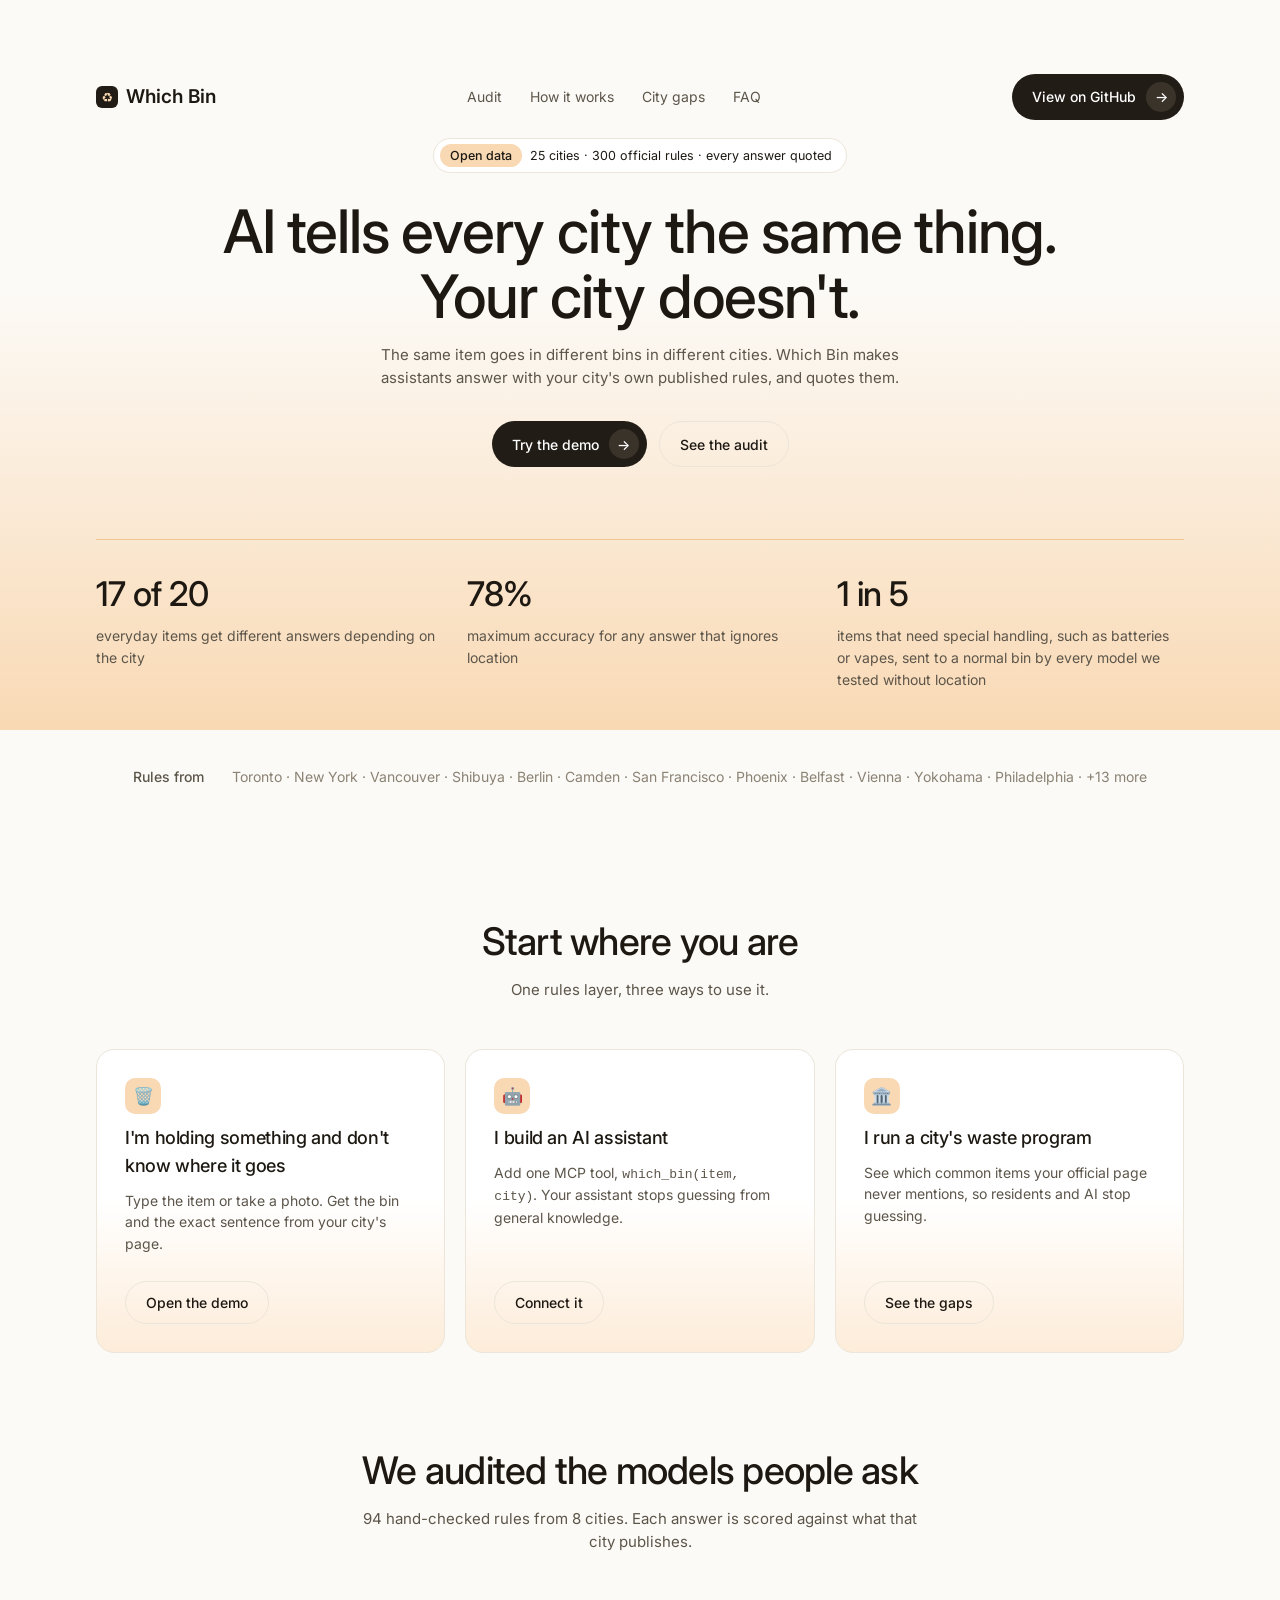
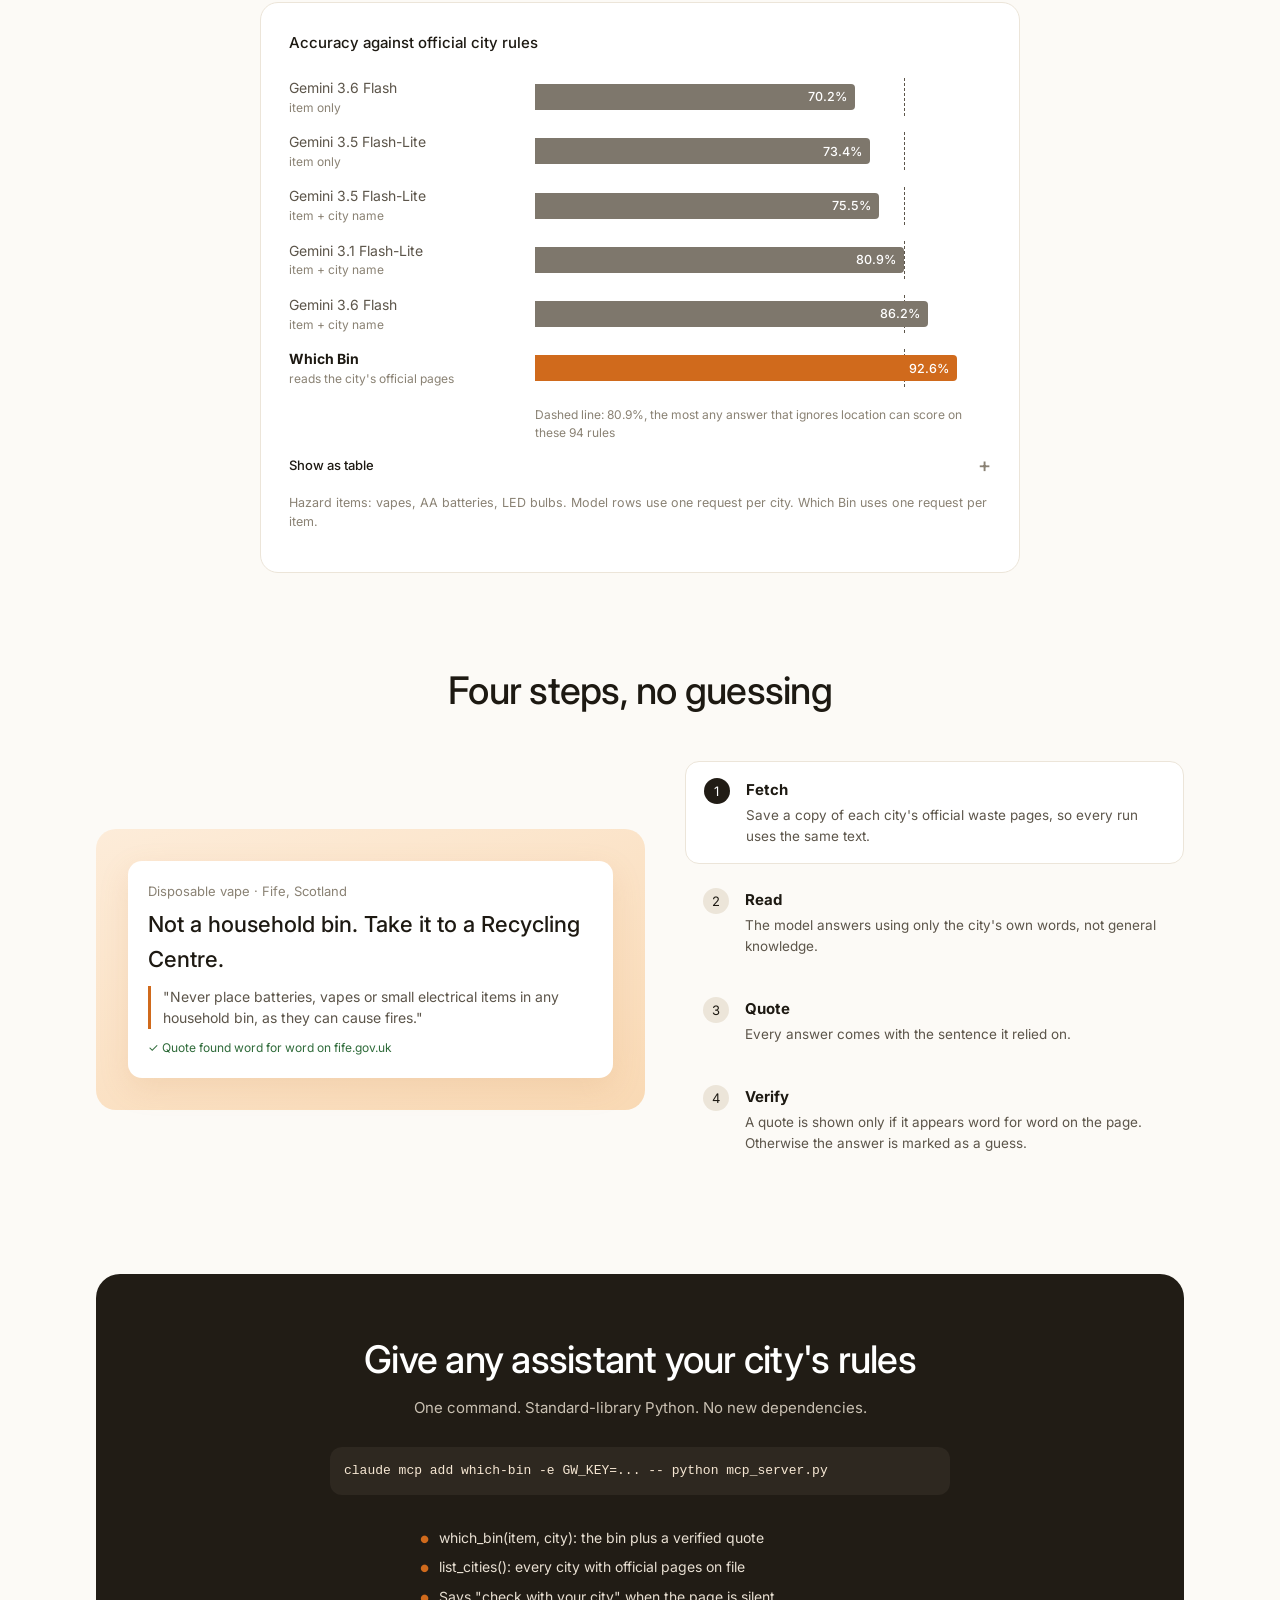
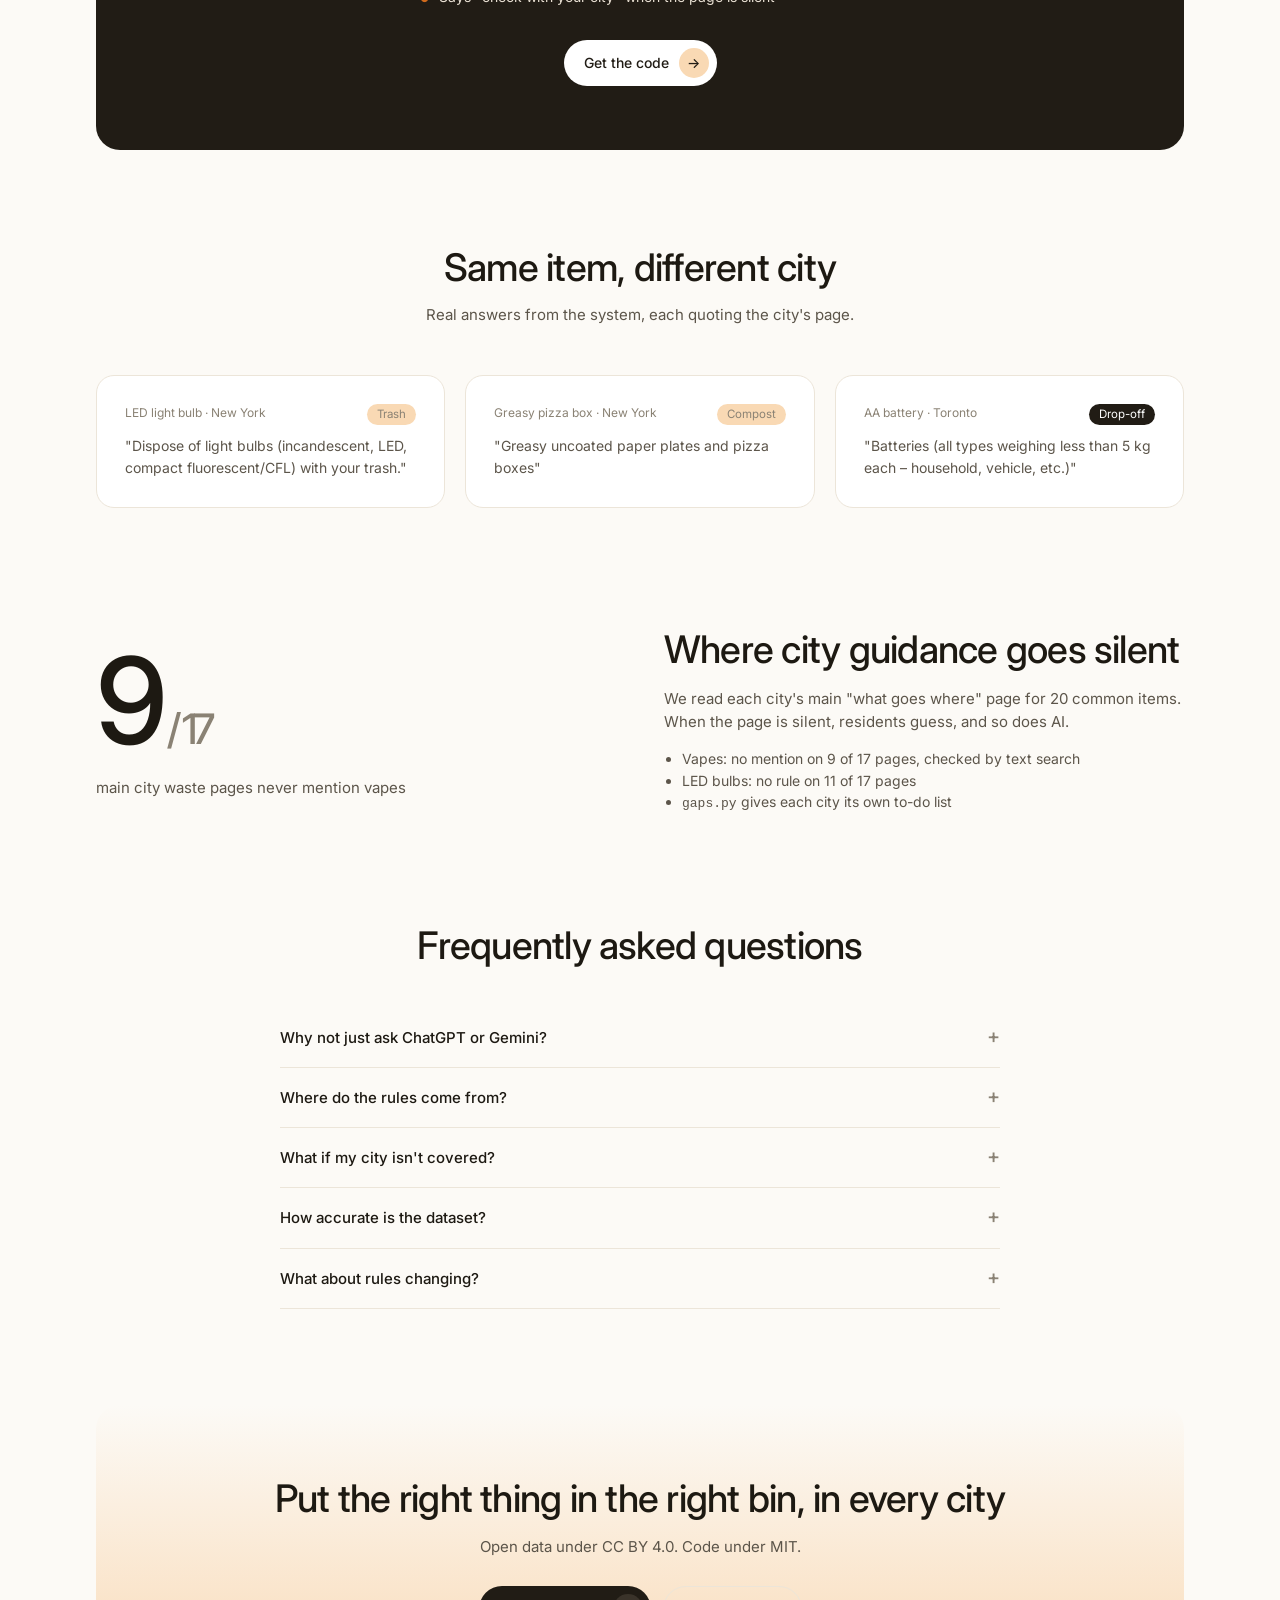
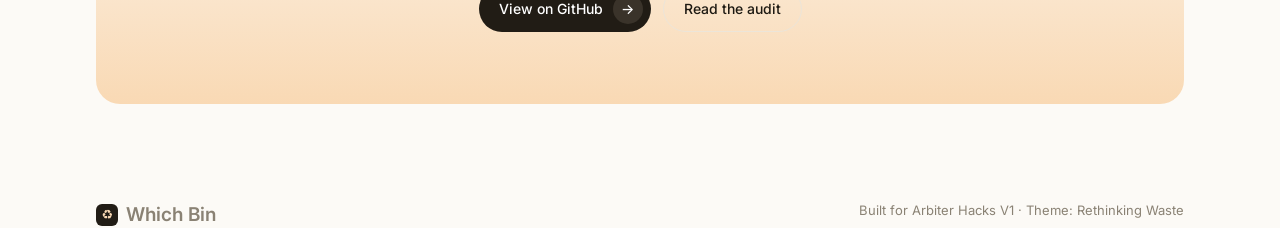
==== site/index.html @ 3579ed3f "Which Bin: local-rules disposal benchmark, audit, MCP server and demo Open benchmark of 300 official" ====
<!doctype html>
<html lang="en">
<head>
<meta charset="utf-8">
<meta name="viewport" content="width=device-width,initial-scale=1">
<title>Which Bin</title>
<meta name="description" content="An open benchmark and rules layer that makes AI assistants answer recycling questions with each city's own published rules.">
<link rel="preconnect" href="https://fonts.googleapis.com"><link rel="preconnect" href="https://fonts.gstatic.com" crossorigin>
<link href="https://fonts.googleapis.com/css2?family=Inter:wght@400;500;600&display=swap" rel="stylesheet">
<style>
:root{--bg:#fcfaf6;--card:#fff;--ink:#1d1912;--ink2:#5c554a;--muted:#8a8274;--line:#ece5d9;--peach:#f9d9b4;--orange:#d06a1c;--gray:#7e776c;--dark:#211c15}
*{box-sizing:border-box}
body{margin:0;background:var(--bg);color:var(--ink);font:15px/1.55 Inter,system-ui,sans-serif;-webkit-font-smoothing:antialiased}
a{color:inherit}
.wrap{max-width:1120px;margin:0 auto;padding:0 16px}
h1,h2,h3{font-weight:500;letter-spacing:-.02em;margin:0}
h1{font-size:clamp(34px,5.4vw,60px);line-height:1.08}
h2{font-size:clamp(26px,3.6vw,38px);line-height:1.15;text-align:center}
h3{font-size:18px}
.sub{color:var(--ink2);text-align:center;max-width:560px;margin:14px auto 0}
.btn{display:inline-flex;align-items:center;gap:10px;background:var(--dark);color:#fff;text-decoration:none;font-size:14px;font-weight:500;padding:8px 8px 8px 20px;border-radius:999px;border:0}
.btn i{display:grid;place-items:center;width:30px;height:30px;border-radius:50%;background:#3a332a;font-style:normal}
.btn.ghost{background:transparent;color:var(--ink);border:1px solid var(--line);padding:10px 20px}
.btn:focus-visible,summary:focus-visible{outline:2px solid var(--orange);outline-offset:3px}
section{padding:96px 0}
/* nav */
nav{display:flex;align-items:center;justify-content:space-between;padding:18px 0}
.logo{font-weight:600;font-size:19px;display:flex;align-items:center;gap:8px;text-decoration:none}
.logo b{width:22px;height:22px;border-radius:6px;background:var(--dark);display:grid;place-items:center;color:var(--peach);font-size:13px}
nav ul{display:flex;gap:28px;list-style:none;margin:0;padding:0;font-size:14px;color:var(--ink2)}
nav ul a{text-decoration:none}
/* hero */
.hero{text-align:center;padding:56px 0 0;background:linear-gradient(180deg,var(--bg) 40%,var(--peach) 100%)}
.pill{display:inline-flex;gap:8px;align-items:center;font-size:12.5px;background:#fff;border:1px solid var(--line);border-radius:999px;padding:5px 14px 5px 6px;margin-bottom:26px}
.pill span{background:var(--peach);border-radius:999px;padding:2px 10px;font-weight:500}
.hero .sub{margin-bottom:32px}
.hero .cta{display:flex;gap:12px;justify-content:center;flex-wrap:wrap}
.stats{display:grid;grid-template-columns:repeat(3,1fr);gap:24px;margin-top:72px;padding:28px 0 40px;border-top:1px solid #f0c595;text-align:left}
.stats strong{display:block;font-size:34px;font-weight:500;letter-spacing:-.02em}
.stats p{margin:4px 0 0;color:var(--ink2);font-size:14px}
.cities{display:flex;flex-wrap:wrap;justify-content:center;gap:10px 28px;padding:36px 0;color:var(--muted);font-size:14px}
.cities b{font-weight:500;color:var(--ink2)}
/* cards */
.grid3{display:grid;grid-template-columns:repeat(3,1fr);gap:20px;margin-top:48px}
.card{background:var(--card);border:1px solid var(--line);border-radius:18px;padding:28px;display:flex;flex-direction:column;gap:10px}
.card p{margin:0;color:var(--ink2);font-size:14px}
.card .foot{margin-top:auto;padding-top:16px}
.warm{background:linear-gradient(180deg,#fff 50%,#fdecd9)}
code,pre{font:13px/1.5 ui-monospace,Consolas,monospace}
pre{background:#f6f1e9;border-radius:12px;padding:14px;overflow-x:auto;margin:0;white-space:pre-wrap;word-break:break-word}
.icon{width:36px;height:36px;border-radius:10px;background:var(--peach);display:grid;place-items:center;font-size:17px}
/* chart */
.chart{max-width:760px;margin:48px auto 0;background:var(--card);border:1px solid var(--line);border-radius:18px;padding:28px}
.row{display:grid;grid-template-columns:230px 1fr;gap:16px;align-items:center;padding:7px 0}
.row .name{font-size:14px;color:var(--ink2)}
.row .name small{display:block;color:var(--muted);font-size:12px}
.track{position:relative;height:26px}
.bar{position:relative;z-index:1;height:100%;border-radius:0 4px 4px 0;background:var(--gray);display:flex;align-items:center;justify-content:flex-end;padding-right:8px;color:#fff;font-size:12.5px;font-weight:500}
.bar.us{background:var(--orange)}
.ceil{position:absolute;top:-6px;bottom:-6px;border-left:1.5px dashed var(--ink2)}
.axis{display:grid;grid-template-columns:230px 1fr;gap:16px;font-size:12px;color:var(--muted);margin-top:10px}
.note{font-size:12.5px;color:var(--muted);margin-top:18px}
table{border-collapse:collapse;width:100%;font-size:13px;margin-top:12px}
td,th{text-align:left;padding:6px 8px;border-bottom:1px solid var(--line)}
/* steps */
.steps{display:grid;grid-template-columns:1.1fr 1fr;gap:40px;margin-top:48px;align-items:center}
.demo{background:linear-gradient(160deg,#fdecd9,var(--peach));border-radius:20px;padding:32px}
.answer{background:#fff;border-radius:14px;padding:20px;box-shadow:0 10px 30px #c9874a26}
.answer .q{font-size:13px;color:var(--muted)}
.answer .bin{font-size:22px;font-weight:500;margin:6px 0 10px}
.answer blockquote{margin:0;border-left:3px solid var(--orange);padding-left:12px;color:var(--ink2);font-size:14px}
.answer .ok{font-size:12px;color:#2f6b3a;margin-top:10px}
ol.st{list-style:none;padding:0;margin:0;counter-reset:s}
ol.st li{counter-increment:s;padding:16px 18px;border-radius:14px;margin-bottom:8px;display:grid;grid-template-columns:30px 1fr;gap:4px 12px}
ol.st li:before{content:counter(s);grid-row:span 2;width:26px;height:26px;border-radius:50%;background:var(--line);display:grid;place-items:center;font-size:13px}
ol.st li.on{background:#fff;border:1px solid var(--line)}
ol.st li.on:before{background:var(--dark);color:#fff}
ol.st span{color:var(--ink2);font-size:13.5px}
/* dark band */
.band{background:var(--dark);color:#fff;border-radius:24px;padding:64px 24px;text-align:center;position:relative;overflow:hidden}
.band .sub{color:#c9c0b2}
.band pre{background:#2e2820;color:#f6e7d3;max-width:620px;margin:28px auto;text-align:left}
.band ul{list-style:none;padding:0;margin:0 auto 28px;max-width:440px;text-align:left;font-size:14px;color:#e8dfd2}
.band li{padding:4px 0}.band li:before{content:"●";color:var(--orange);margin-right:10px;font-size:10px}
.band .btn{background:#fff;color:var(--dark)}.band .btn i{background:var(--peach)}
/* examples */
.ex .city{font-size:12px;color:var(--muted);display:flex;justify-content:space-between}
.tag{font-size:11.5px;border-radius:999px;padding:2px 10px;background:var(--peach)}
.tag.sp{background:var(--dark);color:#fff}
/* gaps */
.gaps{display:grid;grid-template-columns:1fr 1fr;gap:48px;align-items:center;margin-top:24px}
.big{font-size:clamp(64px,10vw,120px);font-weight:500;letter-spacing:-.04em;line-height:1}
.big small{font-size:.35em;color:var(--muted)}
.gaps ul{padding-left:18px;color:var(--ink2);font-size:14px}
/* faq */
.faq{max-width:720px;margin:40px auto 0}
details{border-bottom:1px solid var(--line);padding:18px 0}
summary{cursor:pointer;font-weight:500;list-style:none;display:flex;justify-content:space-between}
summary::-webkit-details-marker{display:none}
summary:after{content:"+";color:var(--muted);font-size:20px;line-height:1}
details[open] summary:after{content:"−"}
details p{color:var(--ink2);margin:10px 0 0;font-size:14px}
.final{text-align:center;background:linear-gradient(180deg,var(--bg),var(--peach));border-radius:24px;padding:72px 24px}
.final .cta{display:flex;gap:12px;justify-content:center;flex-wrap:wrap;margin-top:28px}
footer{padding:48px 0;display:flex;justify-content:space-between;flex-wrap:wrap;gap:24px;color:var(--muted);font-size:13px}
.vh{position:absolute;width:1px;height:1px;overflow:hidden;clip:rect(0 0 0 0)}
@media (max-width:820px){
 nav ul{display:none}
 .stats,.grid3,.steps,.gaps{grid-template-columns:1fr}
 .row,.axis{grid-template-columns:1fr;gap:4px}
 .axis span:first-child{display:none}
 section{padding:64px 0}
}
</style>
</head>
<body>
<header class="hero">
 <div class="wrap">
  <nav aria-label="Main">
   <a class="logo" href="#"><b>♻</b>Which Bin</a>
   <ul><li><a href="#audit">Audit</a></li><li><a href="#how">How it works</a></li><li><a href="#gaps">City gaps</a></li><li><a href="#faq">FAQ</a></li></ul>
   <a class="btn" href="https://github.com/rofiperlungoding/which-bin">View on GitHub <i>→</i></a>
  </nav>
  <div class="pill"><span>Open data</span>25 cities · 300 official rules · every answer quoted</div>
  <h1>AI tells every city the same thing.<br>Your city doesn't.</h1>
  <p class="sub">The same item goes in different bins in different cities. Which Bin makes assistants answer with your city's own published rules, and quotes them.</p>
  <div class="cta"><a class="btn" href="#how">Try the demo <i>→</i></a><a class="btn ghost" href="#audit">See the audit</a></div>
  <div class="stats">
   <div><strong>17 of 20</strong><p>everyday items get different answers depending on the city</p></div>
   <div><strong>78%</strong><p>maximum accuracy for any answer that ignores location</p></div>
   <div><strong>1 in 5</strong><p>items that need special handling, such as batteries or vapes, sent to a normal bin by every model we tested without location</p></div>
  </div>
 </div>
</header>

<div class="wrap cities" aria-label="Cities covered">
 <b>Rules from</b> Toronto · New York · Vancouver · Shibuya · Berlin · Camden · San Francisco · Phoenix · Belfast · Vienna · Yokohama · Philadelphia · +13 more
</div>

<section>
 <div class="wrap">
  <h2>Start where you are</h2>
  <p class="sub">One rules layer, three ways to use it.</p>
  <div class="grid3">
   <div class="card warm"><div class="icon">🗑️</div><h3>I'm holding something and don't know where it goes</h3><p>Type the item or take a photo. Get the bin and the exact sentence from your city's page.</p><div class="foot"><a class="btn ghost" href="#how">Open the demo</a></div></div>
   <div class="card warm"><div class="icon">🤖</div><h3>I build an AI assistant</h3><p>Add one MCP tool, <code>which_bin(item, city)</code>. Your assistant stops guessing from general knowledge.</p><div class="foot"><a class="btn ghost" href="#mcp">Connect it</a></div></div>
   <div class="card warm"><div class="icon">🏛️</div><h3>I run a city's waste program</h3><p>See which common items your official page never mentions, so residents and AI stop guessing.</p><div class="foot"><a class="btn ghost" href="#gaps">See the gaps</a></div></div>
  </div>
 </div>
</section>

<section id="audit" style="padding-top:0">
 <div class="wrap">
  <h2>We audited the models people ask</h2>
  <p class="sub">94 hand-checked rules from 8 cities. Each answer is scored against what that city publishes.</p>
  <figure class="chart" aria-labelledby="ct">
   <figcaption id="ct" style="font-weight:500;margin-bottom:16px">Accuracy against official city rules</figcaption>
   <div class="row" title="Gemini 3.6 Flash, item only: 70.2%"><div class="name">Gemini 3.6 Flash<small>item only</small></div><div class="track"><div class="bar" style="width:70.2%">70.2%</div><div class="ceil" style="left:80.9%"></div></div></div>
   <div class="row" title="Gemini 3.5 Flash-Lite, item only: 73.4%"><div class="name">Gemini 3.5 Flash-Lite<small>item only</small></div><div class="track"><div class="bar" style="width:73.4%">73.4%</div><div class="ceil" style="left:80.9%"></div></div></div>
   <div class="row" title="Gemini 3.5 Flash-Lite, item and city name: 75.5%"><div class="name">Gemini 3.5 Flash-Lite<small>item + city name</small></div><div class="track"><div class="bar" style="width:75.5%">75.5%</div><div class="ceil" style="left:80.9%"></div></div></div>
   <div class="row" title="Gemini 3.1 Flash-Lite, item and city name: 80.9%"><div class="name">Gemini 3.1 Flash-Lite<small>item + city name</small></div><div class="track"><div class="bar" style="width:80.9%">80.9%</div><div class="ceil" style="left:80.9%"></div></div></div>
   <div class="row" title="Gemini 3.6 Flash, item and city name: 86.2%"><div class="name">Gemini 3.6 Flash<small>item + city name</small></div><div class="track"><div class="bar" style="width:86.2%">86.2%</div><div class="ceil" style="left:80.9%"></div></div></div>
   <div class="row" title="Which Bin, reads the city's official pages: 92.6%"><div class="name"><b style="color:var(--ink)">Which Bin</b><small>reads the city's official pages</small></div><div class="track"><div class="bar us" style="width:92.6%">92.6%</div><div class="ceil" style="left:80.9%"></div></div></div>
   <div class="axis"><span></span><span>Dashed line: 80.9%, the most any answer that ignores location can score on these 94 rules</span></div>
   <details style="border:0;padding:12px 0 0"><summary style="font-size:13px">Show as table</summary>
    <table><thead><tr><th>System</th><th>Accuracy</th><th>Hazard items</th></tr></thead><tbody>
     <tr><td>Gemini 3.6 Flash, item only</td><td>70.2%</td><td>75.0%</td></tr>
     <tr><td>Gemini 3.5 Flash-Lite, item only</td><td>73.4%</td><td>75.0%</td></tr>
     <tr><td>Gemini 3.5 Flash-Lite, item + city</td><td>75.5%</td><td>75.0%</td></tr>
     <tr><td>Gemini 3.1 Flash-Lite, item + city</td><td>80.9%</td><td>87.5%</td></tr>
     <tr><td>Gemini 3.6 Flash, item + city</td><td>86.2%</td><td>93.8%</td></tr>
     <tr><td>Which Bin</td><td>92.6%</td><td>100%</td></tr></tbody></table>
   </details>
   <p class="note">Hazard items: vapes, AA batteries, LED bulbs. Model rows use one request per city. Which Bin uses one request per item.</p>
  </figure>
 </div>
</section>

<section id="how" style="padding-top:0">
 <div class="wrap">
  <h2>Four steps, no guessing</h2>
  <div class="steps">
   <div class="demo">
    <div class="answer">
     <div class="q">Disposable vape · Fife, Scotland</div>
     <div class="bin">Not a household bin. Take it to a Recycling Centre.</div>
     <blockquote>"Never place batteries, vapes or small electrical items in any household bin, as they can cause fires."</blockquote>
     <div class="ok">✓ Quote found word for word on fife.gov.uk</div>
    </div>
   </div>
   <ol class="st">
    <li class="on"><b>Fetch</b><span>Save a copy of each city's official waste pages, so every run uses the same text.</span></li>
    <li><b>Read</b><span>The model answers using only the city's own words, not general knowledge.</span></li>
    <li><b>Quote</b><span>Every answer comes with the sentence it relied on.</span></li>
    <li><b>Verify</b><span>A quote is shown only if it appears word for word on the page. Otherwise the answer is marked as a guess.</span></li>
   </ol>
  </div>
 </div>
</section>

<section id="mcp" style="padding-top:0">
 <div class="wrap">
  <div class="band">
   <h2>Give any assistant your city's rules</h2>
   <p class="sub">One command. Standard-library Python. No new dependencies.</p>
   <pre>claude mcp add which-bin -e GW_KEY=... -- python mcp_server.py</pre>
   <ul><li>which_bin(item, city): the bin plus a verified quote</li><li>list_cities(): every city with official pages on file</li><li>Says "check with your city" when the page is silent</li></ul>
   <a class="btn" href="https://github.com/rofiperlungoding/which-bin">Get the code <i>→</i></a>
  </div>
 </div>
</section>

<section style="padding-top:0">
 <div class="wrap">
  <h2>Same item, different city</h2>
  <p class="sub">Real answers from the system, each quoting the city's page.</p>
  <div class="grid3">
   <div class="card ex"><div class="city">LED light bulb · New York <span class="tag">Trash</span></div><p>"Dispose of light bulbs (incandescent, LED, compact fluorescent/CFL) with your trash."</p></div>
   <div class="card ex"><div class="city">Greasy pizza box · New York <span class="tag">Compost</span></div><p>"Greasy uncoated paper plates and pizza boxes"</p></div>
   <div class="card ex"><div class="city">AA battery · Toronto <span class="tag sp">Drop-off</span></div><p>"Batteries (all types weighing less than 5 kg each – household, vehicle, etc.)"</p></div>
  </div>
 </div>
</section>

<section id="gaps" style="padding-top:0">
 <div class="wrap gaps">
  <div><div class="big">9<small> / 17</small></div><p style="color:var(--ink2)">main city waste pages never mention vapes</p></div>
  <div>
   <h2 style="text-align:left">Where city guidance goes silent</h2>
   <p style="color:var(--ink2)">We read each city's main "what goes where" page for 20 common items. When the page is silent, residents guess, and so does AI.</p>
   <ul><li>Vapes: no mention on 9 of 17 pages, checked by text search</li><li>LED bulbs: no rule on 11 of 17 pages</li><li><code>gaps.py</code> gives each city its own to-do list</li></ul>
  </div>
 </div>
</section>

<section id="faq" style="padding-top:0">
 <div class="wrap">
  <h2>Frequently asked questions</h2>
  <div class="faq">
   <details><summary>Why not just ask ChatGPT or Gemini?</summary><p>They give the same answer everywhere. When cities disagree, as they do on 17 of 20 items here, any location-blind answer tops out at 78%.</p></details>
   <details><summary>Where do the rules come from?</summary><p>Only official city or council pages. Every row in the dataset links to its source and quotes it word for word.</p></details>
   <details><summary>What if my city isn't covered?</summary><p>Add a row with a quote and the official URL. <code>bench.py</code> checks it. Missing cities get "check with your city", not a guess.</p></details>
   <details><summary>How accurate is the dataset?</summary><p>94 rows were checked by hand. 206 more were drafted by a model and kept only when the quote matched the page exactly. A spot check of 50 of them found 41 correct, 4 ambiguous and 5 wrong, and the wrong ones were removed.</p></details>
   <details><summary>What about rules changing?</summary><p>Pages are saved with the date they were collected. Running <code>fetch.py</code> again refreshes them.</p></details>
  </div>
 </div>
</section>

<section style="padding-top:0">
 <div class="wrap">
  <div class="final">
   <h2>Put the right thing in the right bin, in every city</h2>
   <p class="sub">Open data under CC BY 4.0. Code under MIT.</p>
   <div class="cta"><a class="btn" href="https://github.com/rofiperlungoding/which-bin">View on GitHub <i>→</i></a><a class="btn ghost" href="#audit">Read the audit</a></div>
  </div>
 </div>
</section>

<footer class="wrap"><a class="logo" href="#"><b>♻</b>Which Bin</a><span>Built for Arbiter Hacks V1 · Theme: Rethinking Waste</span></footer>
</body>
</html>
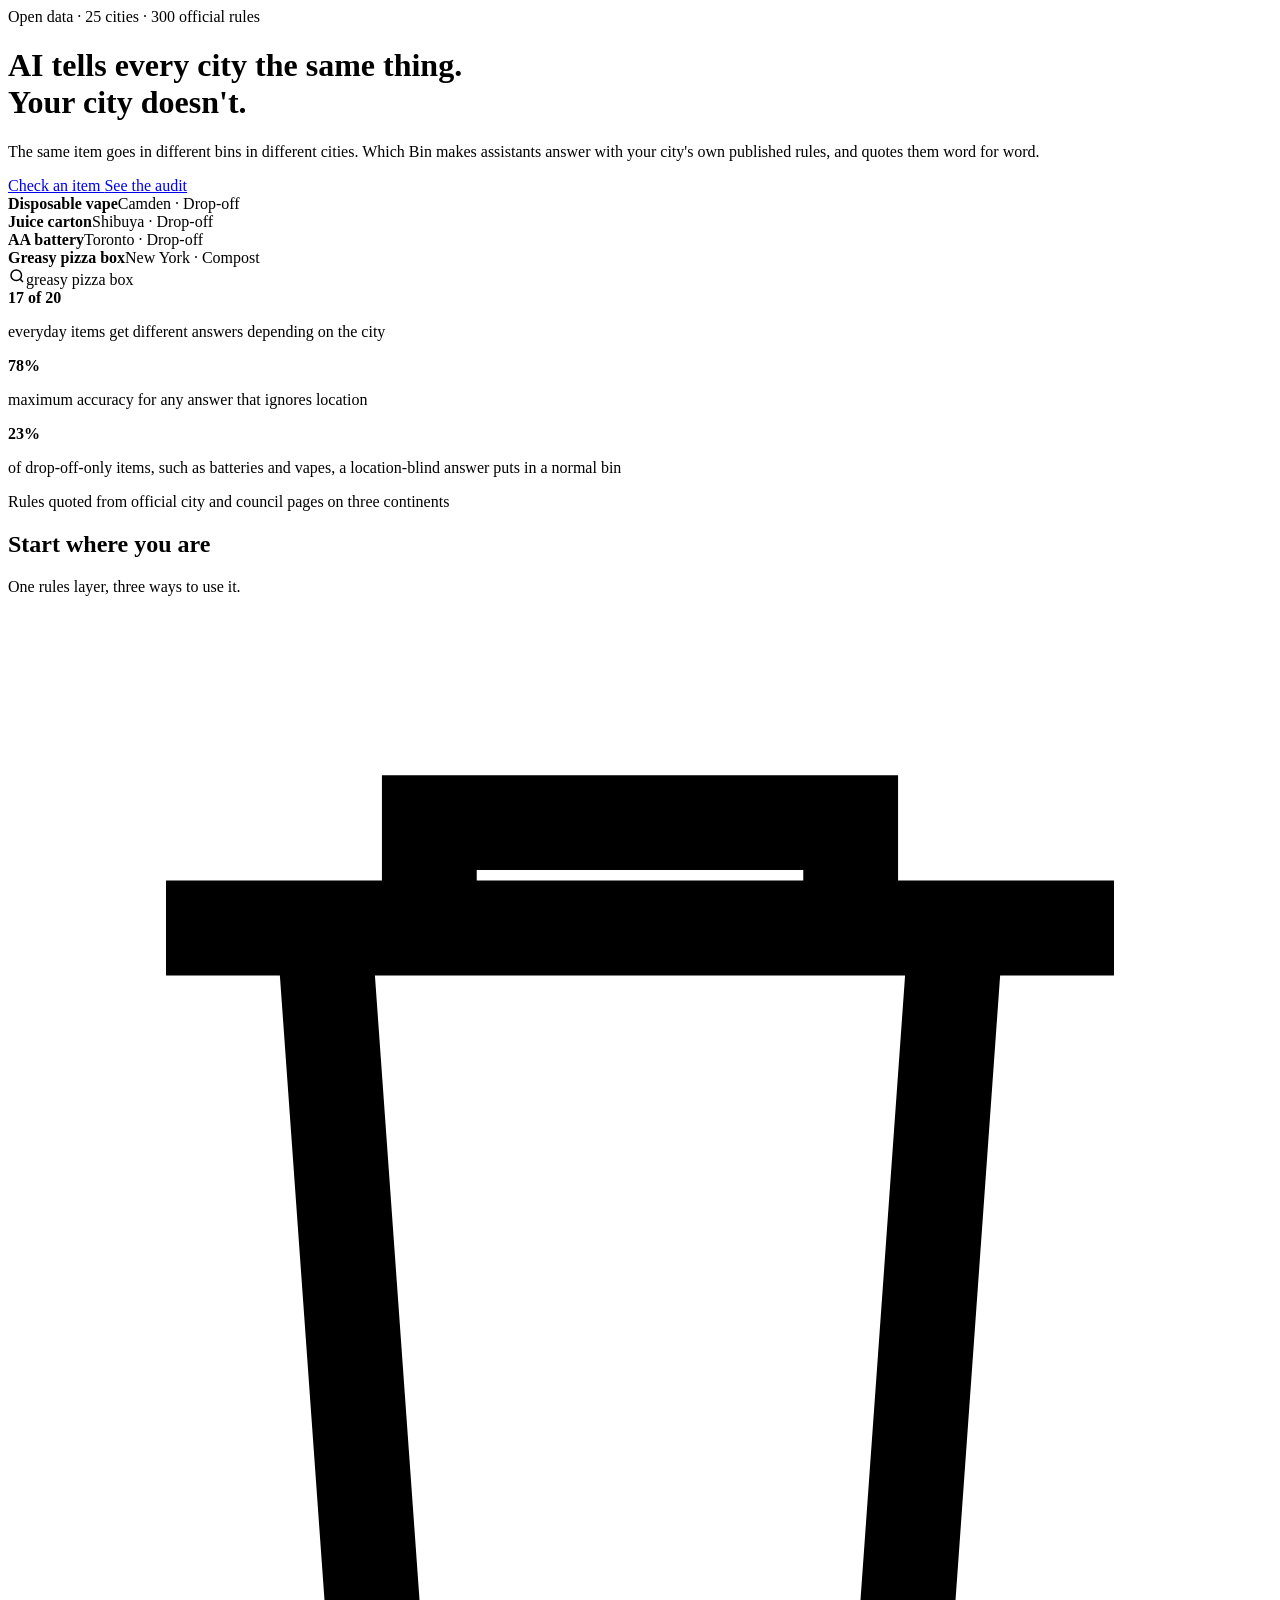
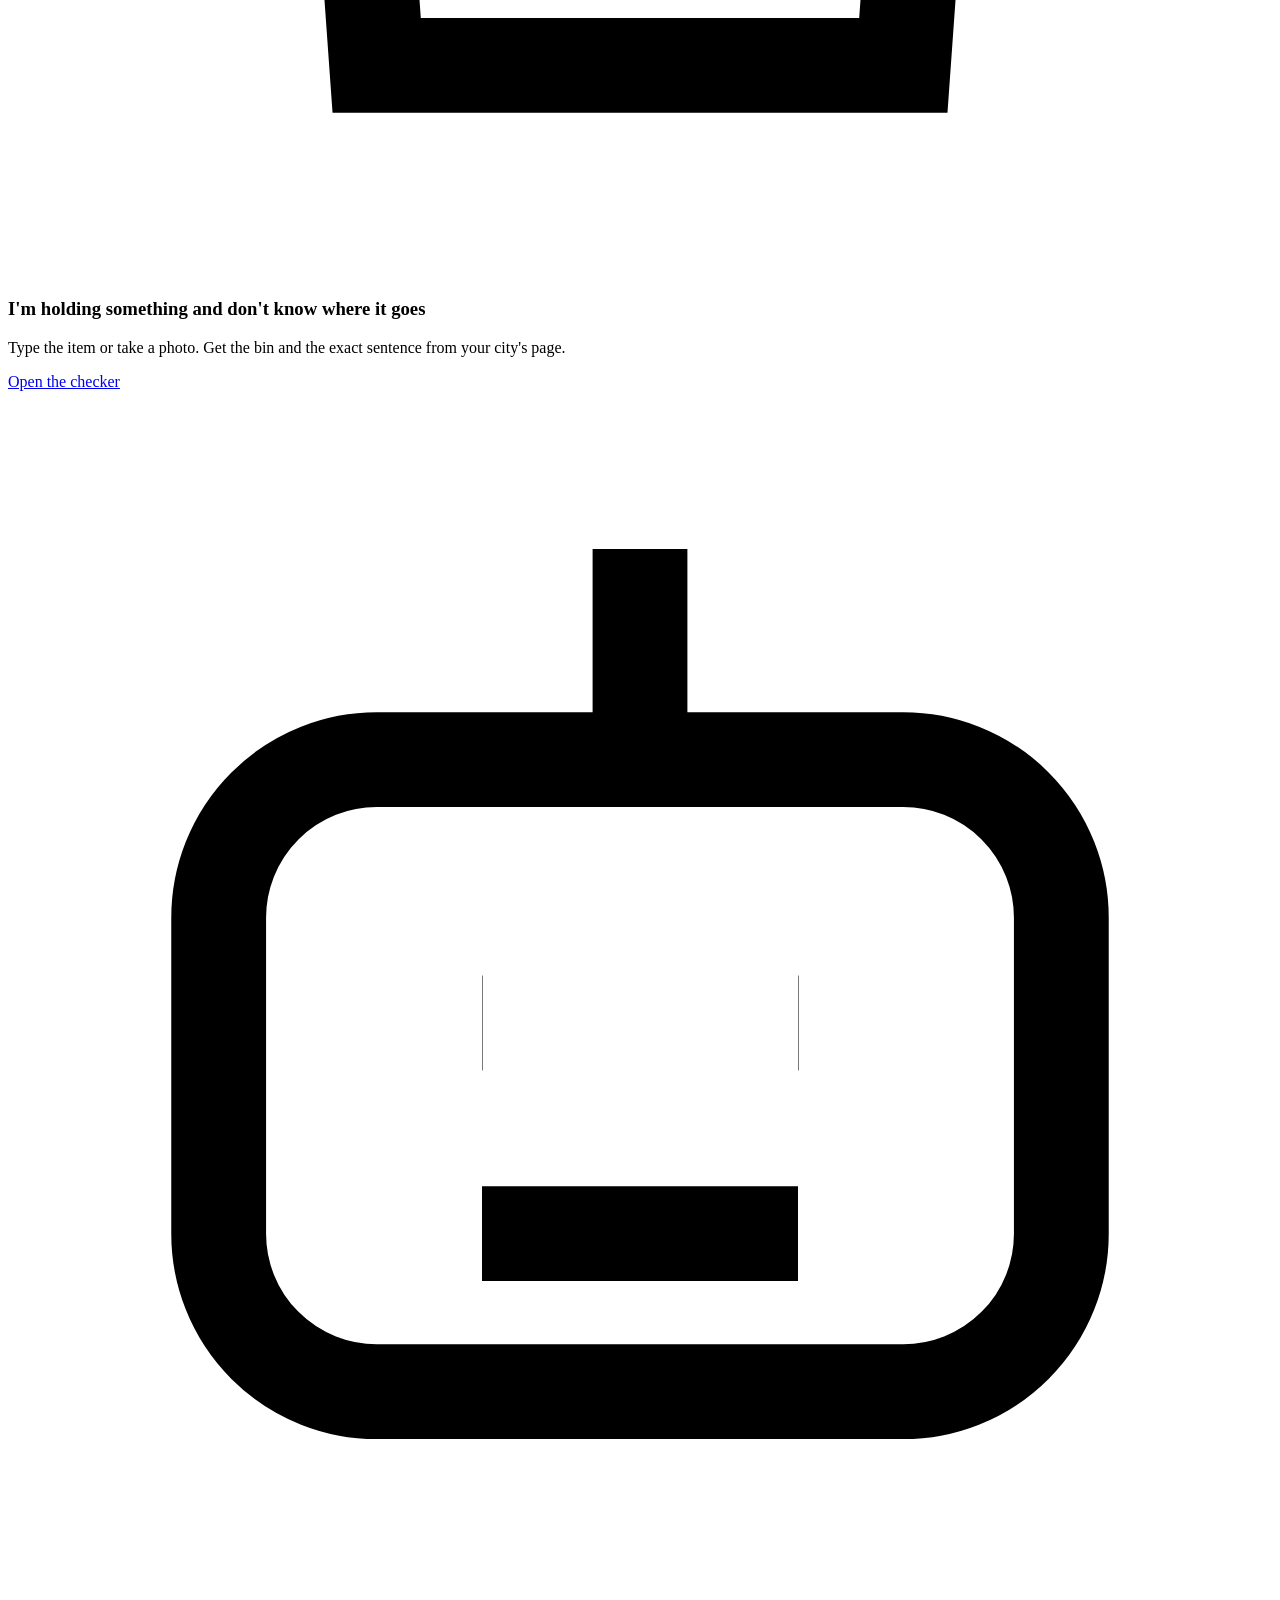
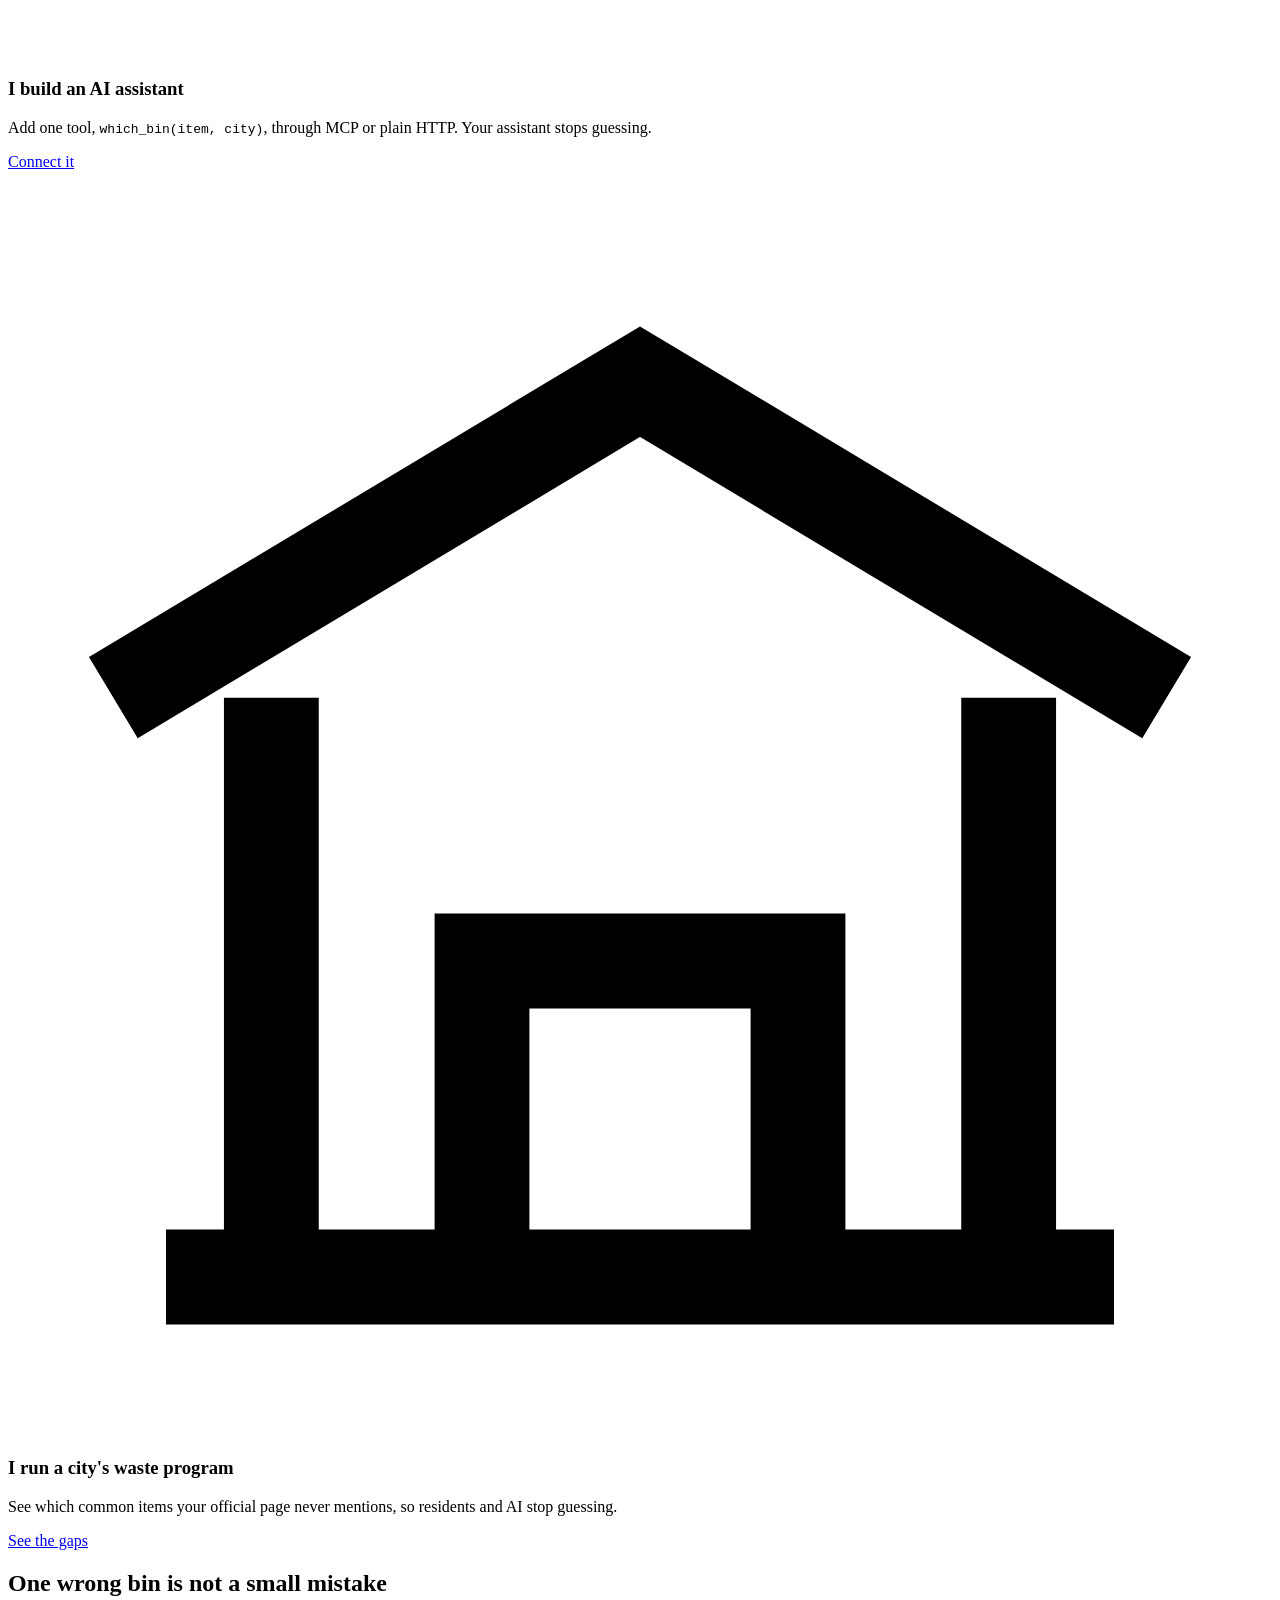
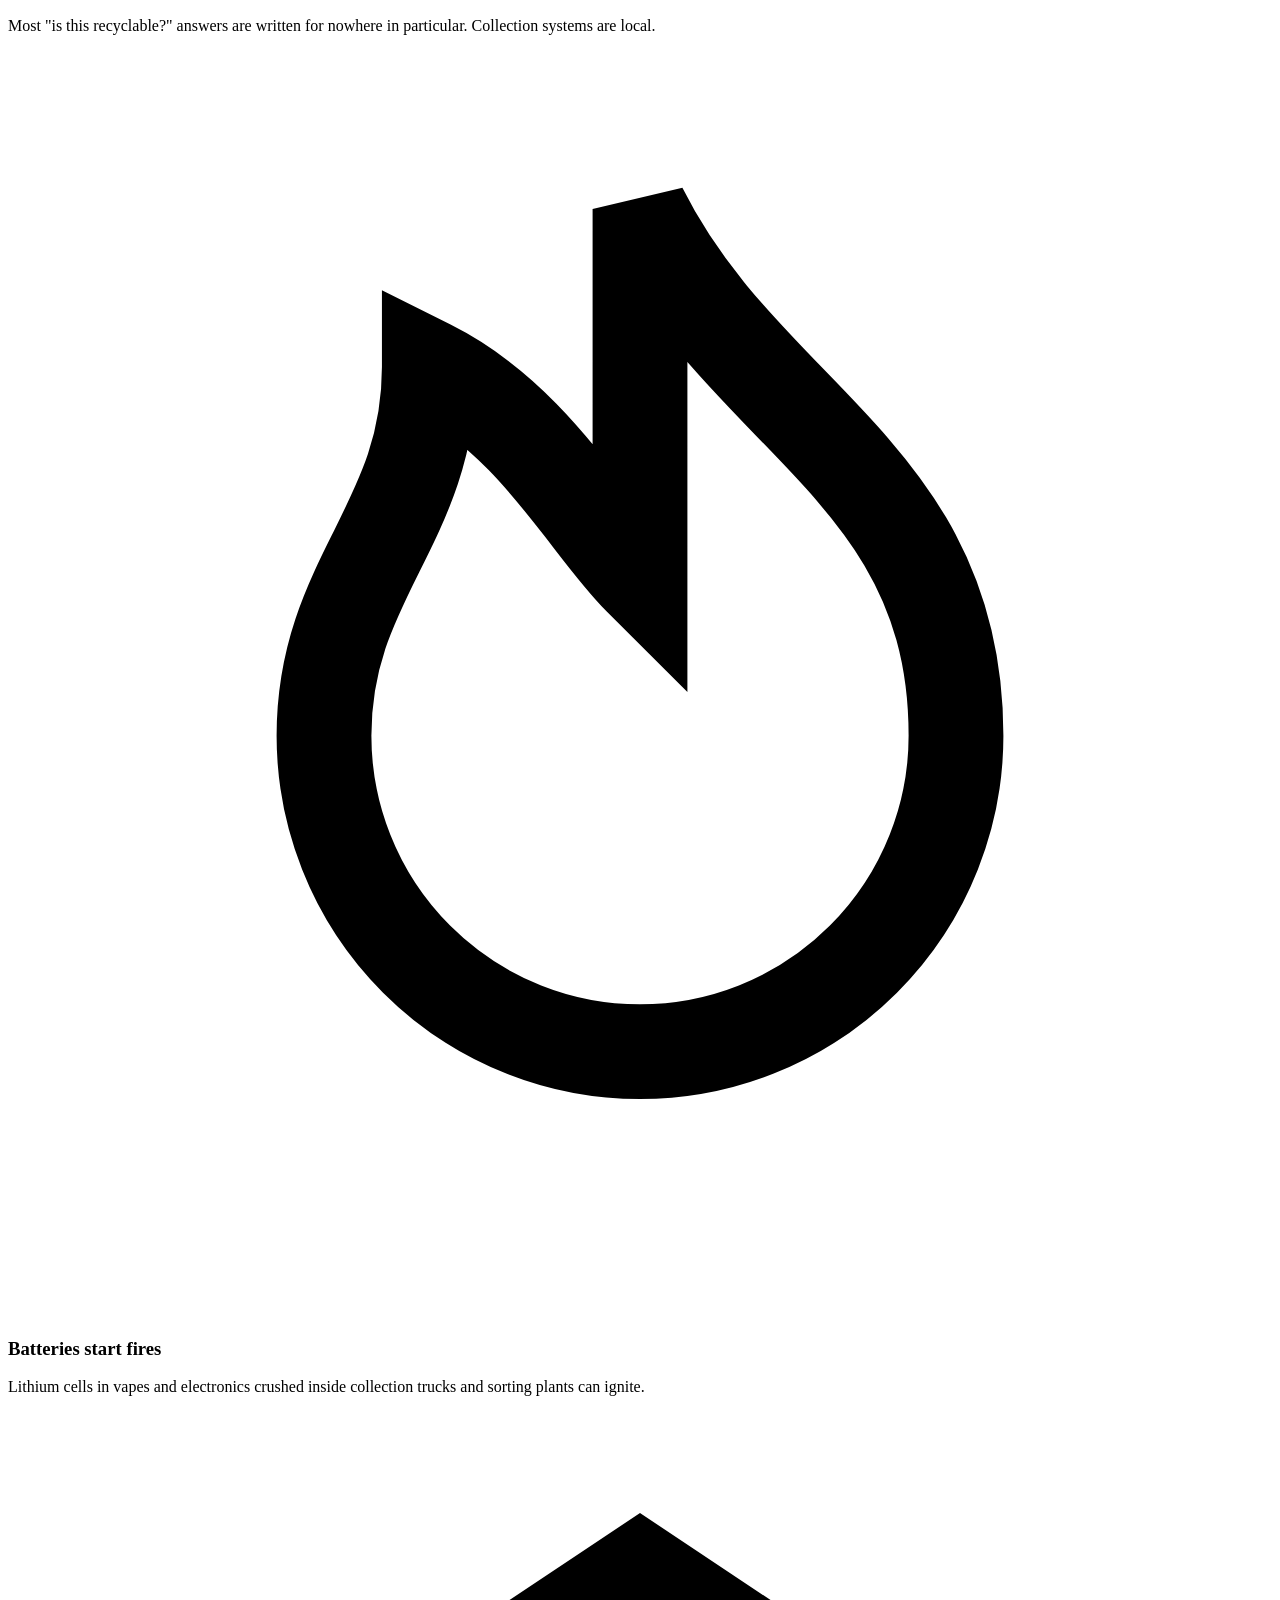
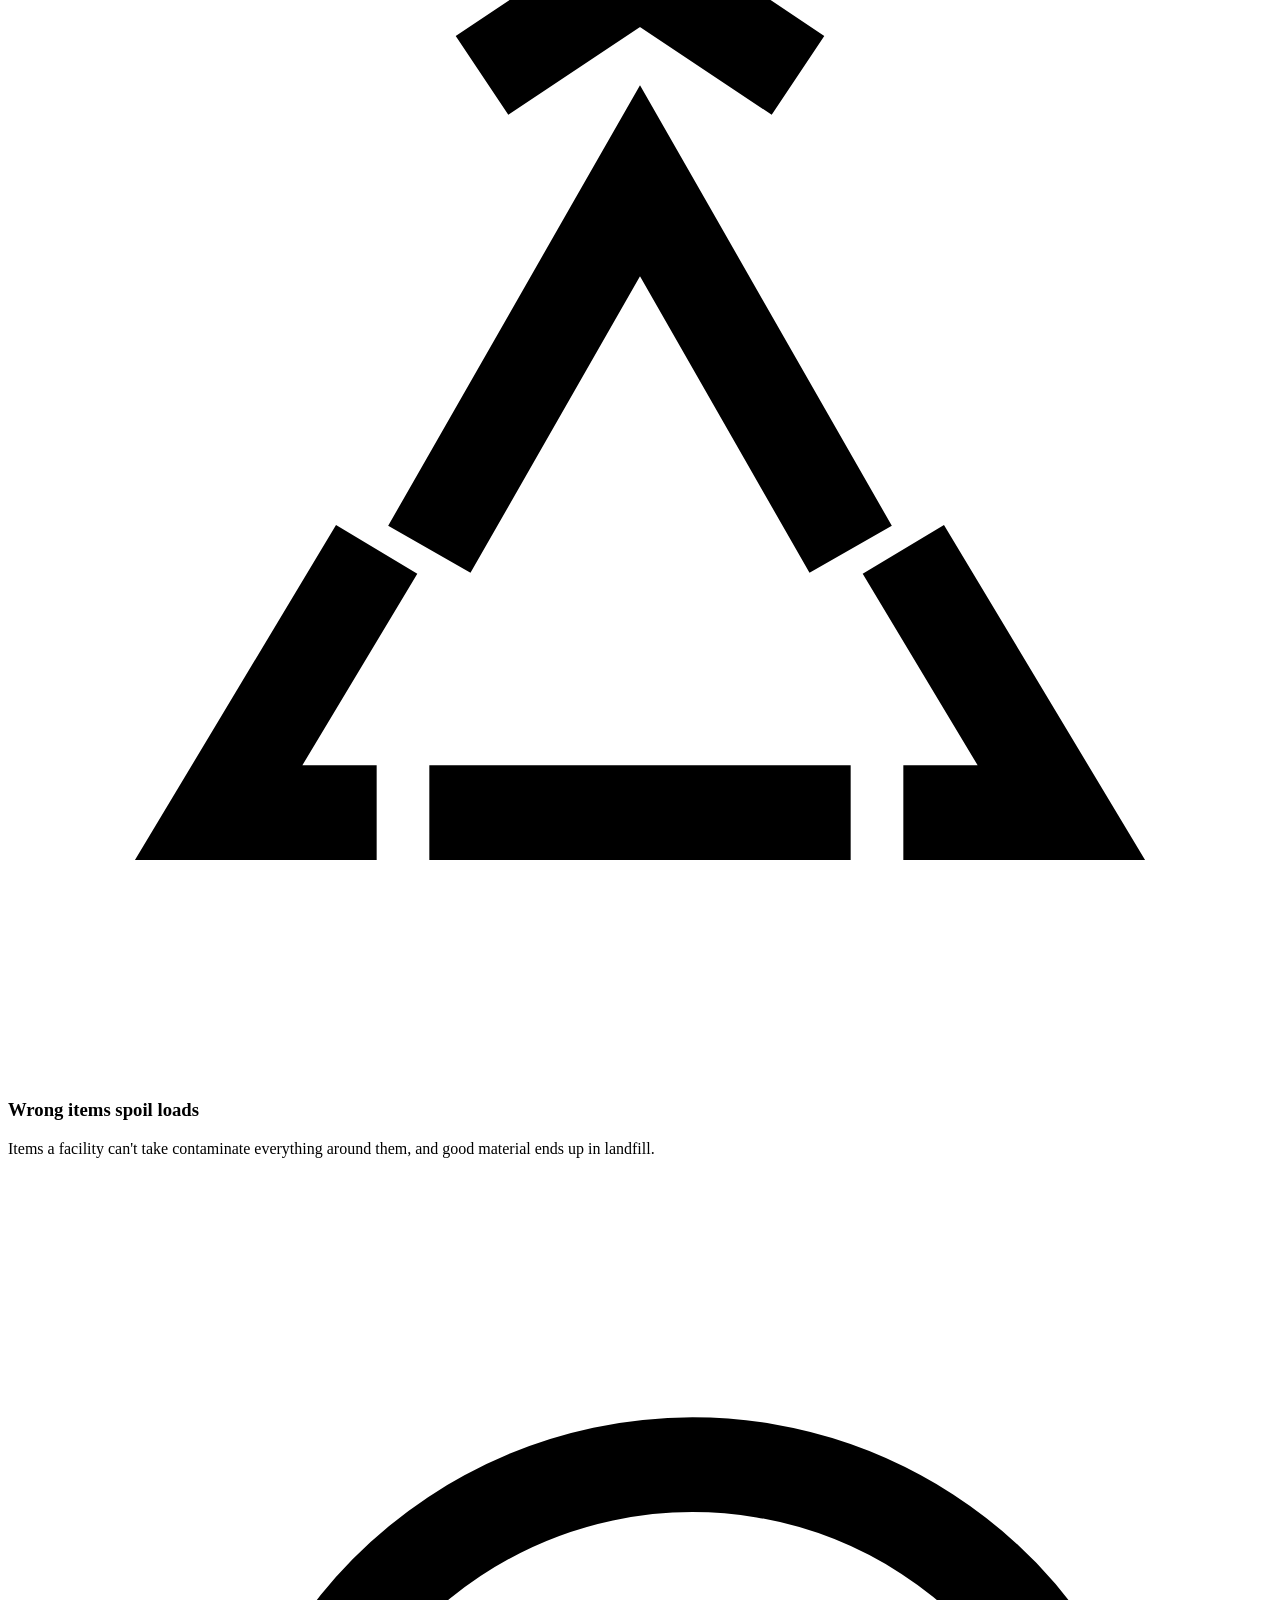
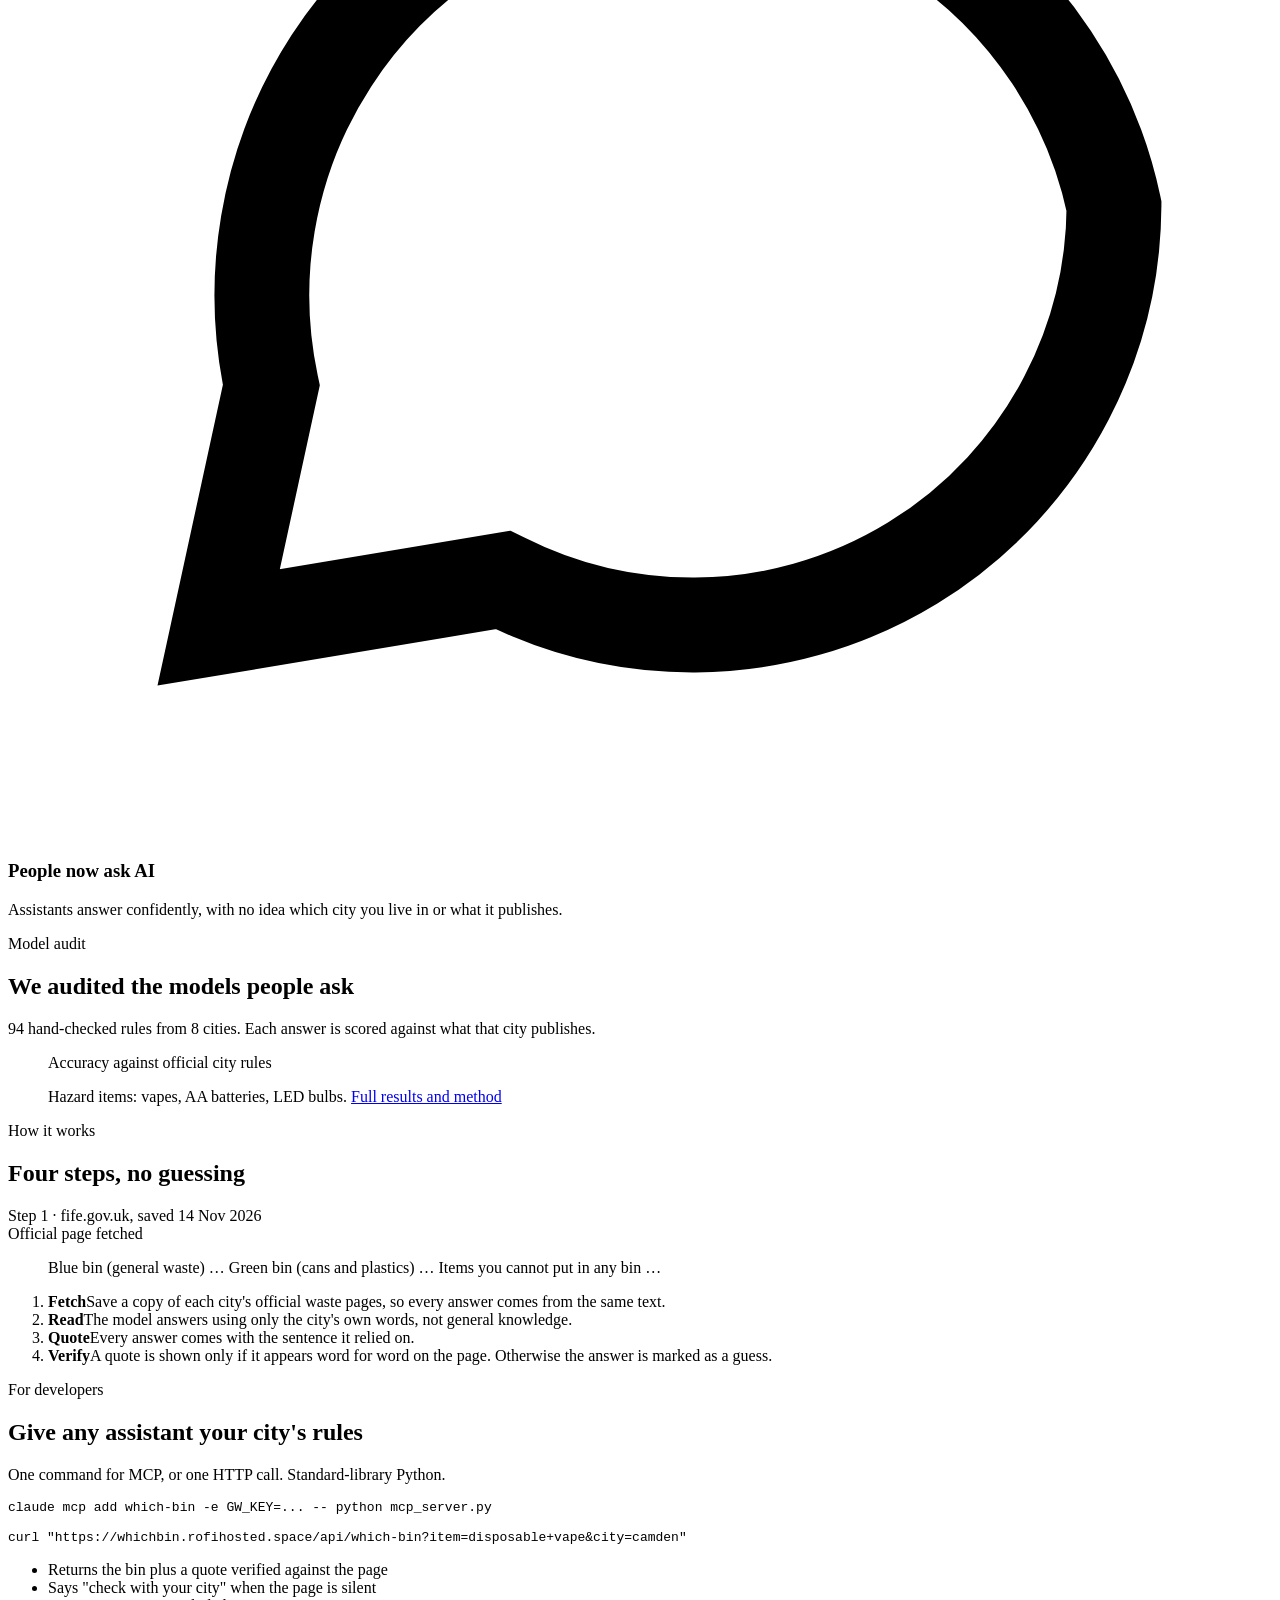
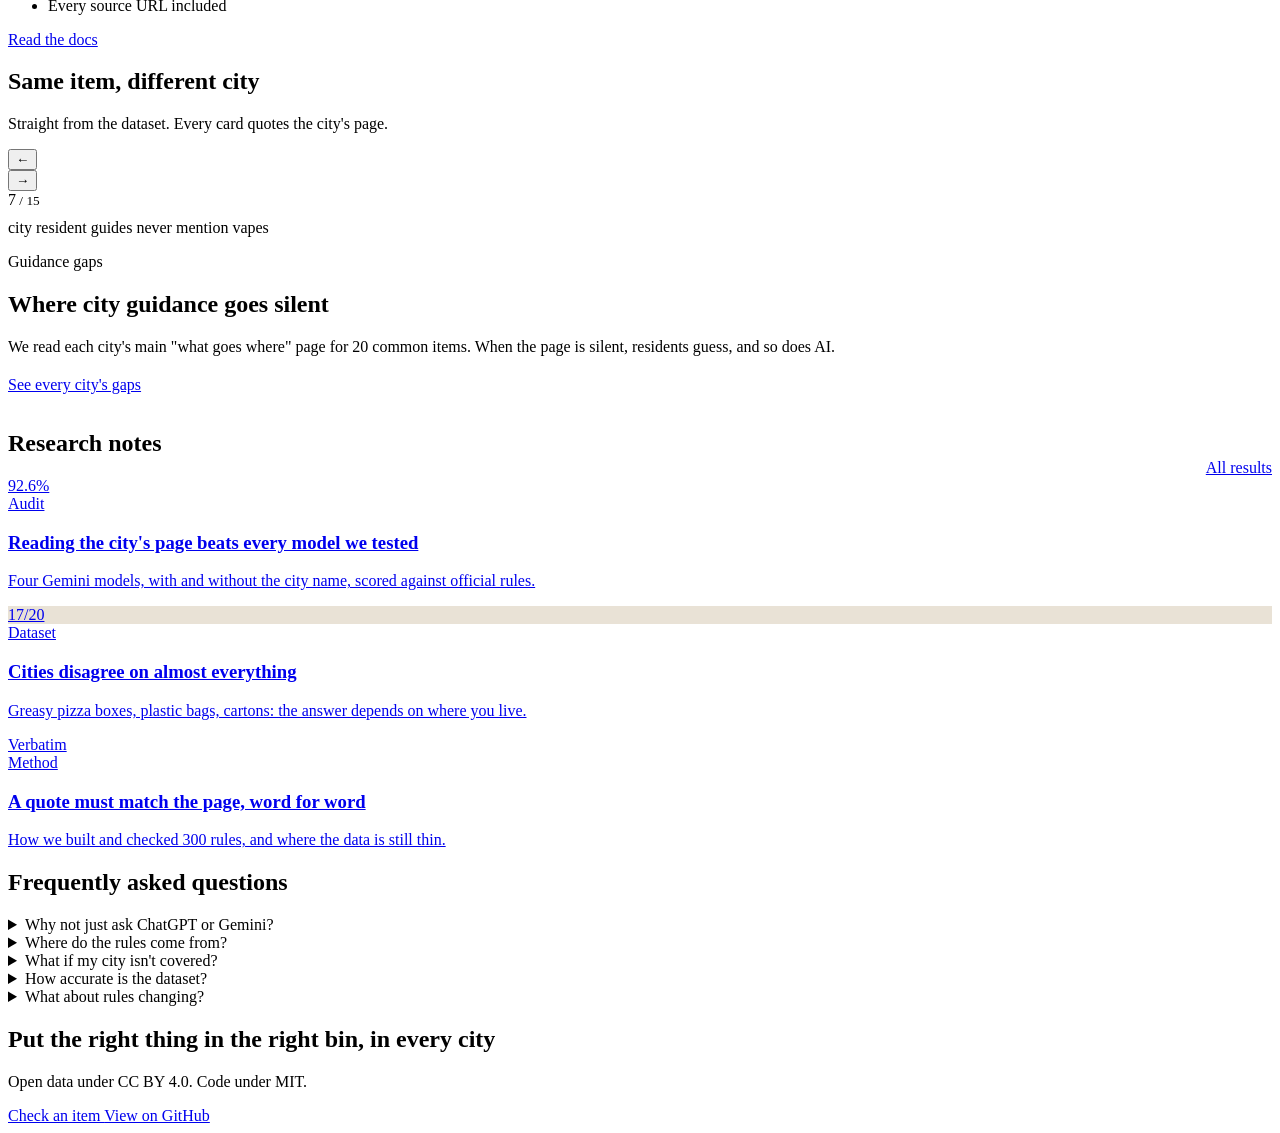
==== commit 8bd06951: "Multi-page site: home, checker, audit, cities, developers, about, 404 Shared style and motion (scrol" ====
--- a/site/index.html
+++ b/site/index.html
@@ -7,255 +7,238 @@
 <meta name="description" content="An open benchmark and rules layer that makes AI assistants answer recycling questions with each city's own published rules.">
 <link rel="preconnect" href="https://fonts.googleapis.com"><link rel="preconnect" href="https://fonts.gstatic.com" crossorigin>
 <link href="https://fonts.googleapis.com/css2?family=Inter:wght@400;500;600&display=swap" rel="stylesheet">
-<style>
-:root{--bg:#fcfaf6;--card:#fff;--ink:#1d1912;--ink2:#5c554a;--muted:#8a8274;--line:#ece5d9;--peach:#f9d9b4;--orange:#d06a1c;--gray:#7e776c;--dark:#211c15}
-*{box-sizing:border-box}
-body{margin:0;background:var(--bg);color:var(--ink);font:15px/1.55 Inter,system-ui,sans-serif;-webkit-font-smoothing:antialiased}
-a{color:inherit}
-.wrap{max-width:1120px;margin:0 auto;padding:0 16px}
-h1,h2,h3{font-weight:500;letter-spacing:-.02em;margin:0}
-h1{font-size:clamp(34px,5.4vw,60px);line-height:1.08}
-h2{font-size:clamp(26px,3.6vw,38px);line-height:1.15;text-align:center}
-h3{font-size:18px}
-.sub{color:var(--ink2);text-align:center;max-width:560px;margin:14px auto 0}
-.btn{display:inline-flex;align-items:center;gap:10px;background:var(--dark);color:#fff;text-decoration:none;font-size:14px;font-weight:500;padding:8px 8px 8px 20px;border-radius:999px;border:0}
-.btn i{display:grid;place-items:center;width:30px;height:30px;border-radius:50%;background:#3a332a;font-style:normal}
-.btn.ghost{background:transparent;color:var(--ink);border:1px solid var(--line);padding:10px 20px}
-.btn:focus-visible,summary:focus-visible{outline:2px solid var(--orange);outline-offset:3px}
-section{padding:96px 0}
-/* nav */
-nav{display:flex;align-items:center;justify-content:space-between;padding:18px 0}
-.logo{font-weight:600;font-size:19px;display:flex;align-items:center;gap:8px;text-decoration:none}
-.logo b{width:22px;height:22px;border-radius:6px;background:var(--dark);display:grid;place-items:center;color:var(--peach);font-size:13px}
-nav ul{display:flex;gap:28px;list-style:none;margin:0;padding:0;font-size:14px;color:var(--ink2)}
-nav ul a{text-decoration:none}
-/* hero */
-.hero{text-align:center;padding:56px 0 0;background:linear-gradient(180deg,var(--bg) 40%,var(--peach) 100%)}
-.pill{display:inline-flex;gap:8px;align-items:center;font-size:12.5px;background:#fff;border:1px solid var(--line);border-radius:999px;padding:5px 14px 5px 6px;margin-bottom:26px}
-.pill span{background:var(--peach);border-radius:999px;padding:2px 10px;font-weight:500}
-.hero .sub{margin-bottom:32px}
-.hero .cta{display:flex;gap:12px;justify-content:center;flex-wrap:wrap}
-.stats{display:grid;grid-template-columns:repeat(3,1fr);gap:24px;margin-top:72px;padding:28px 0 40px;border-top:1px solid #f0c595;text-align:left}
-.stats strong{display:block;font-size:34px;font-weight:500;letter-spacing:-.02em}
-.stats p{margin:4px 0 0;color:var(--ink2);font-size:14px}
-.cities{display:flex;flex-wrap:wrap;justify-content:center;gap:10px 28px;padding:36px 0;color:var(--muted);font-size:14px}
-.cities b{font-weight:500;color:var(--ink2)}
-/* cards */
-.grid3{display:grid;grid-template-columns:repeat(3,1fr);gap:20px;margin-top:48px}
-.card{background:var(--card);border:1px solid var(--line);border-radius:18px;padding:28px;display:flex;flex-direction:column;gap:10px}
-.card p{margin:0;color:var(--ink2);font-size:14px}
-.card .foot{margin-top:auto;padding-top:16px}
-.warm{background:linear-gradient(180deg,#fff 50%,#fdecd9)}
-code,pre{font:13px/1.5 ui-monospace,Consolas,monospace}
-pre{background:#f6f1e9;border-radius:12px;padding:14px;overflow-x:auto;margin:0;white-space:pre-wrap;word-break:break-word}
-.icon{width:36px;height:36px;border-radius:10px;background:var(--peach);display:grid;place-items:center;font-size:17px}
-/* chart */
-.chart{max-width:760px;margin:48px auto 0;background:var(--card);border:1px solid var(--line);border-radius:18px;padding:28px}
-.row{display:grid;grid-template-columns:230px 1fr;gap:16px;align-items:center;padding:7px 0}
-.row .name{font-size:14px;color:var(--ink2)}
-.row .name small{display:block;color:var(--muted);font-size:12px}
-.track{position:relative;height:26px}
-.bar{position:relative;z-index:1;height:100%;border-radius:0 4px 4px 0;background:var(--gray);display:flex;align-items:center;justify-content:flex-end;padding-right:8px;color:#fff;font-size:12.5px;font-weight:500}
-.bar.us{background:var(--orange)}
-.ceil{position:absolute;top:-6px;bottom:-6px;border-left:1.5px dashed var(--ink2)}
-.axis{display:grid;grid-template-columns:230px 1fr;gap:16px;font-size:12px;color:var(--muted);margin-top:10px}
-.note{font-size:12.5px;color:var(--muted);margin-top:18px}
-table{border-collapse:collapse;width:100%;font-size:13px;margin-top:12px}
-td,th{text-align:left;padding:6px 8px;border-bottom:1px solid var(--line)}
-/* steps */
-.steps{display:grid;grid-template-columns:1.1fr 1fr;gap:40px;margin-top:48px;align-items:center}
-.demo{background:linear-gradient(160deg,#fdecd9,var(--peach));border-radius:20px;padding:32px}
-.answer{background:#fff;border-radius:14px;padding:20px;box-shadow:0 10px 30px #c9874a26}
-.answer .q{font-size:13px;color:var(--muted)}
-.answer .bin{font-size:22px;font-weight:500;margin:6px 0 10px}
-.answer blockquote{margin:0;border-left:3px solid var(--orange);padding-left:12px;color:var(--ink2);font-size:14px}
-.answer .ok{font-size:12px;color:#2f6b3a;margin-top:10px}
-ol.st{list-style:none;padding:0;margin:0;counter-reset:s}
-ol.st li{counter-increment:s;padding:16px 18px;border-radius:14px;margin-bottom:8px;display:grid;grid-template-columns:30px 1fr;gap:4px 12px}
-ol.st li:before{content:counter(s);grid-row:span 2;width:26px;height:26px;border-radius:50%;background:var(--line);display:grid;place-items:center;font-size:13px}
-ol.st li.on{background:#fff;border:1px solid var(--line)}
-ol.st li.on:before{background:var(--dark);color:#fff}
-ol.st span{color:var(--ink2);font-size:13.5px}
-/* dark band */
-.band{background:var(--dark);color:#fff;border-radius:24px;padding:64px 24px;text-align:center;position:relative;overflow:hidden}
-.band .sub{color:#c9c0b2}
-.band pre{background:#2e2820;color:#f6e7d3;max-width:620px;margin:28px auto;text-align:left}
-.band ul{list-style:none;padding:0;margin:0 auto 28px;max-width:440px;text-align:left;font-size:14px;color:#e8dfd2}
-.band li{padding:4px 0}.band li:before{content:"●";color:var(--orange);margin-right:10px;font-size:10px}
-.band .btn{background:#fff;color:var(--dark)}.band .btn i{background:var(--peach)}
-/* examples */
-.ex .city{font-size:12px;color:var(--muted);display:flex;justify-content:space-between}
-.tag{font-size:11.5px;border-radius:999px;padding:2px 10px;background:var(--peach)}
-.tag.sp{background:var(--dark);color:#fff}
-/* gaps */
-.gaps{display:grid;grid-template-columns:1fr 1fr;gap:48px;align-items:center;margin-top:24px}
-.big{font-size:clamp(64px,10vw,120px);font-weight:500;letter-spacing:-.04em;line-height:1}
-.big small{font-size:.35em;color:var(--muted)}
-.gaps ul{padding-left:18px;color:var(--ink2);font-size:14px}
-/* faq */
-.faq{max-width:720px;margin:40px auto 0}
-details{border-bottom:1px solid var(--line);padding:18px 0}
-summary{cursor:pointer;font-weight:500;list-style:none;display:flex;justify-content:space-between}
-summary::-webkit-details-marker{display:none}
-summary:after{content:"+";color:var(--muted);font-size:20px;line-height:1}
-details[open] summary:after{content:"−"}
-details p{color:var(--ink2);margin:10px 0 0;font-size:14px}
-.final{text-align:center;background:linear-gradient(180deg,var(--bg),var(--peach));border-radius:24px;padding:72px 24px}
-.final .cta{display:flex;gap:12px;justify-content:center;flex-wrap:wrap;margin-top:28px}
-footer{padding:48px 0;display:flex;justify-content:space-between;flex-wrap:wrap;gap:24px;color:var(--muted);font-size:13px}
-.vh{position:absolute;width:1px;height:1px;overflow:hidden;clip:rect(0 0 0 0)}
-@media (max-width:820px){
- nav ul{display:none}
- .stats,.grid3,.steps,.gaps{grid-template-columns:1fr}
- .row,.axis{grid-template-columns:1fr;gap:4px}
- .axis span:first-child{display:none}
- section{padding:64px 0}
-}
-</style>
+<link rel="stylesheet" href="/style.css">
+<link rel="icon" href="data:image/svg+xml,<svg xmlns='http://www.w3.org/2000/svg' viewBox='0 0 100 100'><text y='.9em' font-size='90'>♻</text></svg>">
 </head>
 <body>
-<header class="hero">
- <div class="wrap">
-  <nav aria-label="Main">
-   <a class="logo" href="#"><b>♻</b>Which Bin</a>
-   <ul><li><a href="#audit">Audit</a></li><li><a href="#how">How it works</a></li><li><a href="#gaps">City gaps</a></li><li><a href="#faq">FAQ</a></li></ul>
-   <a class="btn" href="https://github.com/rofiperlungoding/which-bin">View on GitHub <i>→</i></a>
-  </nav>
-  <div class="pill"><span>Open data</span>25 cities · 300 official rules · every answer quoted</div>
-  <h1>AI tells every city the same thing.<br>Your city doesn't.</h1>
-  <p class="sub">The same item goes in different bins in different cities. Which Bin makes assistants answer with your city's own published rules, and quotes them.</p>
-  <div class="cta"><a class="btn" href="#how">Try the demo <i>→</i></a><a class="btn ghost" href="#audit">See the audit</a></div>
+<header class="top"></header>
+
+<div class="hero">
+ <div class="wrap">
+  <div class="pill rv"><span class="dot" aria-hidden="true"></span>Open data · <b style="font-weight:500" data-k="cities">25</b> cities · <b style="font-weight:500" data-k="rules">300</b> official rules</div>
+  <h1 class="rv" style="--d:.08s">AI tells every city the same thing.<br><span class="swap">Your city doesn't.</span></h1>
+  <p class="sub rv" style="--d:.16s">The same item goes in different bins in different cities. Which Bin makes assistants answer with your city's own published rules, and quotes them word for word.</p>
+  <div class="cta rv" style="--d:.24s"><a class="btn" href="/demo">Check an item <i aria-hidden="true"></i></a><a class="btn ghost" href="/audit">See the audit</a></div>
+
+  <div class="stage rv" style="--d:.3s" aria-label="Example: one item, three cities, three different answers">
+   <div class="float a"><b>Disposable vape</b>Camden · Drop-off</div>
+   <div class="float b"><b>Juice carton</b>Shibuya · Drop-off</div>
+   <div class="float c"><b>AA battery</b>Toronto · Drop-off</div>
+   <div class="float d"><b>Greasy pizza box</b>New York · Compost</div>
+   <div class="search">
+    <div class="bar"><svg width="18" height="18" viewBox="0 0 24 24" fill="none" stroke="currentColor" stroke-width="2" aria-hidden="true"><circle cx="11" cy="11" r="7"/><path d="m20 20-3.5-3.5"/></svg><span id="typed" aria-live="polite"></span><span class="caret" aria-hidden="true"></span></div>
+    <div class="results" id="hres"></div>
+   </div>
+  </div>
+
   <div class="stats">
-   <div><strong>17 of 20</strong><p>everyday items get different answers depending on the city</p></div>
-   <div><strong>78%</strong><p>maximum accuracy for any answer that ignores location</p></div>
-   <div><strong>1 in 5</strong><p>items that need special handling, such as batteries or vapes, sent to a normal bin by every model we tested without location</p></div>
-  </div>
- </div>
-</header>
-
-<div class="wrap cities" aria-label="Cities covered">
- <b>Rules from</b> Toronto · New York · Vancouver · Shibuya · Berlin · Camden · San Francisco · Phoenix · Belfast · Vienna · Yokohama · Philadelphia · +13 more
+   <div class="rv"><strong><span data-count="17" id="s-dis">17</span> of 20</strong><p>everyday items get different answers depending on the city</p></div>
+   <div class="rv" style="--d:.1s"><strong><span data-count="78" data-suffix="%" id="s-ceil">78%</span></strong><p>maximum accuracy for any answer that ignores location</p></div>
+   <div class="rv" style="--d:.2s"><strong><span data-count="23" data-suffix="%" id="s-unsafe">23%</span></strong><p>of drop-off-only items, such as batteries and vapes, a location-blind answer puts in a normal bin</p></div>
+  </div>
+ </div>
 </div>
 
+<div class="marquee" aria-label="Cities covered"><div class="track" id="mq"></div></div>
+<p class="label">Rules quoted from official city and council pages on three continents</p>
+
 <section>
  <div class="wrap">
-  <h2>Start where you are</h2>
-  <p class="sub">One rules layer, three ways to use it.</p>
+  <h2 class="center rv">Start where you are</h2>
+  <p class="sub rv">One rules layer, three ways to use it.</p>
   <div class="grid3">
-   <div class="card warm"><div class="icon">🗑️</div><h3>I'm holding something and don't know where it goes</h3><p>Type the item or take a photo. Get the bin and the exact sentence from your city's page.</p><div class="foot"><a class="btn ghost" href="#how">Open the demo</a></div></div>
-   <div class="card warm"><div class="icon">🤖</div><h3>I build an AI assistant</h3><p>Add one MCP tool, <code>which_bin(item, city)</code>. Your assistant stops guessing from general knowledge.</p><div class="foot"><a class="btn ghost" href="#mcp">Connect it</a></div></div>
-   <div class="card warm"><div class="icon">🏛️</div><h3>I run a city's waste program</h3><p>See which common items your official page never mentions, so residents and AI stop guessing.</p><div class="foot"><a class="btn ghost" href="#gaps">See the gaps</a></div></div>
-  </div>
- </div>
-</section>
-
-<section id="audit" style="padding-top:0">
- <div class="wrap">
-  <h2>We audited the models people ask</h2>
-  <p class="sub">94 hand-checked rules from 8 cities. Each answer is scored against what that city publishes.</p>
-  <figure class="chart" aria-labelledby="ct">
-   <figcaption id="ct" style="font-weight:500;margin-bottom:16px">Accuracy against official city rules</figcaption>
-   <div class="row" title="Gemini 3.6 Flash, item only: 70.2%"><div class="name">Gemini 3.6 Flash<small>item only</small></div><div class="track"><div class="bar" style="width:70.2%">70.2%</div><div class="ceil" style="left:80.9%"></div></div></div>
-   <div class="row" title="Gemini 3.5 Flash-Lite, item only: 73.4%"><div class="name">Gemini 3.5 Flash-Lite<small>item only</small></div><div class="track"><div class="bar" style="width:73.4%">73.4%</div><div class="ceil" style="left:80.9%"></div></div></div>
-   <div class="row" title="Gemini 3.5 Flash-Lite, item and city name: 75.5%"><div class="name">Gemini 3.5 Flash-Lite<small>item + city name</small></div><div class="track"><div class="bar" style="width:75.5%">75.5%</div><div class="ceil" style="left:80.9%"></div></div></div>
-   <div class="row" title="Gemini 3.1 Flash-Lite, item and city name: 80.9%"><div class="name">Gemini 3.1 Flash-Lite<small>item + city name</small></div><div class="track"><div class="bar" style="width:80.9%">80.9%</div><div class="ceil" style="left:80.9%"></div></div></div>
-   <div class="row" title="Gemini 3.6 Flash, item and city name: 86.2%"><div class="name">Gemini 3.6 Flash<small>item + city name</small></div><div class="track"><div class="bar" style="width:86.2%">86.2%</div><div class="ceil" style="left:80.9%"></div></div></div>
-   <div class="row" title="Which Bin, reads the city's official pages: 92.6%"><div class="name"><b style="color:var(--ink)">Which Bin</b><small>reads the city's official pages</small></div><div class="track"><div class="bar us" style="width:92.6%">92.6%</div><div class="ceil" style="left:80.9%"></div></div></div>
-   <div class="axis"><span></span><span>Dashed line: 80.9%, the most any answer that ignores location can score on these 94 rules</span></div>
-   <details style="border:0;padding:12px 0 0"><summary style="font-size:13px">Show as table</summary>
-    <table><thead><tr><th>System</th><th>Accuracy</th><th>Hazard items</th></tr></thead><tbody>
-     <tr><td>Gemini 3.6 Flash, item only</td><td>70.2%</td><td>75.0%</td></tr>
-     <tr><td>Gemini 3.5 Flash-Lite, item only</td><td>73.4%</td><td>75.0%</td></tr>
-     <tr><td>Gemini 3.5 Flash-Lite, item + city</td><td>75.5%</td><td>75.0%</td></tr>
-     <tr><td>Gemini 3.1 Flash-Lite, item + city</td><td>80.9%</td><td>87.5%</td></tr>
-     <tr><td>Gemini 3.6 Flash, item + city</td><td>86.2%</td><td>93.8%</td></tr>
-     <tr><td>Which Bin</td><td>92.6%</td><td>100%</td></tr></tbody></table>
-   </details>
-   <p class="note">Hazard items: vapes, AA batteries, LED bulbs. Model rows use one request per city. Which Bin uses one request per item.</p>
+   <div class="card warm rv"><div class="icon"><svg viewBox="0 0 24 24" fill="none" stroke="currentColor" stroke-width="1.8" aria-hidden="true"><path d="M3 6h18M8 6V4h8v2M6 6l1 14h10l1-14"/></svg></div><h3>I'm holding something and don't know where it goes</h3><p>Type the item or take a photo. Get the bin and the exact sentence from your city's page.</p><div class="foot"><a class="btn ghost" href="/demo">Open the checker</a></div></div>
+   <div class="card warm rv" style="--d:.1s"><div class="icon"><svg viewBox="0 0 24 24" fill="none" stroke="currentColor" stroke-width="1.8" aria-hidden="true"><rect x="4" y="7" width="16" height="12" rx="3"/><path d="M12 3v4M9 12h.01M15 12h.01M9 16h6"/></svg></div><h3>I build an AI assistant</h3><p>Add one tool, <code>which_bin(item, city)</code>, through MCP or plain HTTP. Your assistant stops guessing.</p><div class="foot"><a class="btn ghost" href="/developers">Connect it</a></div></div>
+   <div class="card warm rv" style="--d:.2s"><div class="icon"><svg viewBox="0 0 24 24" fill="none" stroke="currentColor" stroke-width="1.8" aria-hidden="true"><path d="M3 21h18M5 21V10M19 21V10M9 21v-6h6v6M2 10l10-6 10 6"/></svg></div><h3>I run a city's waste program</h3><p>See which common items your official page never mentions, so residents and AI stop guessing.</p><div class="foot"><a class="btn ghost" href="/cities#gaps">See the gaps</a></div></div>
+  </div>
+ </div>
+</section>
+
+<section style="padding-top:0">
+ <div class="wrap">
+  <h2 class="center rv">One wrong bin is not a small mistake</h2>
+  <p class="sub rv">Most "is this recyclable?" answers are written for nowhere in particular. Collection systems are local.</p>
+  <div class="trio">
+   <div class="rv"><div class="icon"><svg viewBox="0 0 24 24" fill="none" stroke="currentColor" stroke-width="1.8" aria-hidden="true"><path d="M12 3c2 4 6 5 6 10a6 6 0 0 1-12 0c0-3 2-4 2-7 2 1 3 3 4 4 0-3 0-5 0-7z"/></svg></div><h3>Batteries start fires</h3><p>Lithium cells in vapes and electronics crushed inside collection trucks and sorting plants can ignite.</p></div>
+   <div class="rv" style="--d:.1s"><div class="icon"><svg viewBox="0 0 24 24" fill="none" stroke="currentColor" stroke-width="1.8" aria-hidden="true"><path d="M7 19H4l3-5M17 19h3l-3-5M9 5l3-2 3 2M8 14l4-7 4 7M8 19h8"/></svg></div><h3>Wrong items spoil loads</h3><p>Items a facility can't take contaminate everything around them, and good material ends up in landfill.</p></div>
+   <div class="rv" style="--d:.2s"><div class="icon"><svg viewBox="0 0 24 24" fill="none" stroke="currentColor" stroke-width="1.8" aria-hidden="true"><path d="M21 12a8 8 0 0 1-11.6 7.1L4 20l1-4.6A8 8 0 1 1 21 12z"/></svg></div><h3>People now ask AI</h3><p>Assistants answer confidently, with no idea which city you live in or what it publishes.</p></div>
+  </div>
+ </div>
+</section>
+
+<section style="padding-top:0">
+ <div class="wrap">
+  <span class="eyebrow center" style="display:block">Model audit</span>
+  <h2 class="center rv">We audited the models people ask</h2>
+  <p class="sub rv"><span data-k="checked_rules">94</span> hand-checked rules from 8 cities. Each answer is scored against what that city publishes.</p>
+  <figure class="chart rv" aria-labelledby="ct">
+   <figcaption id="ct">Accuracy against official city rules</figcaption>
+   <div id="bars"></div>
+   <p class="axisnote" id="ceilnote"></p>
+   <p class="note">Hazard items: vapes, AA batteries, LED bulbs. <a href="/audit">Full results and method</a></p>
   </figure>
  </div>
 </section>
 
-<section id="how" style="padding-top:0">
- <div class="wrap">
-  <h2>Four steps, no guessing</h2>
+<section style="padding-top:0">
+ <div class="wrap">
+  <span class="eyebrow center" style="display:block">How it works</span>
+  <h2 class="center rv">Four steps, no guessing</h2>
   <div class="steps">
-   <div class="demo">
-    <div class="answer">
-     <div class="q">Disposable vape · Fife, Scotland</div>
-     <div class="bin">Not a household bin. Take it to a Recycling Centre.</div>
-     <blockquote>"Never place batteries, vapes or small electrical items in any household bin, as they can cause fires."</blockquote>
-     <div class="ok">✓ Quote found word for word on fife.gov.uk</div>
-    </div>
-   </div>
-   <ol class="st">
-    <li class="on"><b>Fetch</b><span>Save a copy of each city's official waste pages, so every run uses the same text.</span></li>
-    <li><b>Read</b><span>The model answers using only the city's own words, not general knowledge.</span></li>
-    <li><b>Quote</b><span>Every answer comes with the sentence it relied on.</span></li>
-    <li><b>Verify</b><span>A quote is shown only if it appears word for word on the page. Otherwise the answer is marked as a guess.</span></li>
+   <div class="demo-card rv"><div class="answer" id="stepcard"></div></div>
+   <ol class="st rv" data-onstep="showStep">
+    <li data-n="1"><b>Fetch</b><span>Save a copy of each city's official waste pages, so every answer comes from the same text.</span><i class="prog"></i></li>
+    <li data-n="2"><b>Read</b><span>The model answers using only the city's own words, not general knowledge.</span><i class="prog"></i></li>
+    <li data-n="3"><b>Quote</b><span>Every answer comes with the sentence it relied on.</span><i class="prog"></i></li>
+    <li data-n="4"><b>Verify</b><span>A quote is shown only if it appears word for word on the page. Otherwise the answer is marked as a guess.</span><i class="prog"></i></li>
    </ol>
   </div>
  </div>
 </section>
 
-<section id="mcp" style="padding-top:0">
- <div class="wrap">
-  <div class="band">
+<section style="padding-top:0">
+ <div class="wrap">
+  <div class="band rv">
+   <span class="eyebrow">For developers</span>
    <h2>Give any assistant your city's rules</h2>
-   <p class="sub">One command. Standard-library Python. No new dependencies.</p>
-   <pre>claude mcp add which-bin -e GW_KEY=... -- python mcp_server.py</pre>
-   <ul><li>which_bin(item, city): the bin plus a verified quote</li><li>list_cities(): every city with official pages on file</li><li>Says "check with your city" when the page is silent</li></ul>
-   <a class="btn" href="https://github.com/rofiperlungoding/which-bin">Get the code <i>→</i></a>
-  </div>
- </div>
-</section>
-
-<section style="padding-top:0">
- <div class="wrap">
-  <h2>Same item, different city</h2>
-  <p class="sub">Real answers from the system, each quoting the city's page.</p>
+   <p class="sub">One command for MCP, or one HTTP call. Standard-library Python.</p>
+   <pre>claude mcp add which-bin -e GW_KEY=... -- python mcp_server.py
+
+curl "https://whichbin.rofihosted.space/api/which-bin?item=disposable+vape&amp;city=camden"</pre>
+   <ul><li>Returns the bin plus a quote verified against the page</li><li>Says "check with your city" when the page is silent</li><li>Every source URL included</li></ul>
+   <a class="btn light" href="/developers">Read the docs <i aria-hidden="true"></i></a>
+  </div>
+ </div>
+</section>
+
+<section style="padding-top:0">
+ <div class="wrap">
+  <h2 class="center rv">Same item, different city</h2>
+  <p class="sub rv">Straight from the dataset. Every card quotes the city's page.</p>
+  <div class="carousel rv">
+   <div class="slides" id="slides"></div>
+   <div class="arrows"><button class="prev" aria-label="Previous">←</button><div class="dots" aria-hidden="true"></div><button class="next" aria-label="Next">→</button></div>
+  </div>
+ </div>
+</section>
+
+<section style="padding-top:0">
+ <div class="wrap split">
+  <div class="rv"><div class="big"><span data-count="7" id="g-vape">7</span><small> / <span id="g-n">15</span></small></div><p style="color:var(--ink2);font-size:16px;margin-top:10px">city resident guides never mention vapes</p></div>
+  <div class="rv" style="--d:.1s">
+   <span class="eyebrow">Guidance gaps</span>
+   <h2>Where city guidance goes silent</h2>
+   <p style="color:var(--ink2)">We read each city's main "what goes where" page for 20 common items. When the page is silent, residents guess, and so does AI.</p>
+   <div class="gapbars" id="gapbars"></div>
+   <p style="margin-top:20px"><a class="link" href="/cities#gaps">See every city's gaps</a></p>
+  </div>
+ </div>
+</section>
+
+<section style="padding-top:0">
+ <div class="wrap">
+  <div style="display:flex;justify-content:space-between;align-items:end;gap:16px;flex-wrap:wrap">
+   <h2 class="rv">Research notes</h2><a class="btn ghost rv" href="/audit">All results</a>
+  </div>
   <div class="grid3">
-   <div class="card ex"><div class="city">LED light bulb · New York <span class="tag">Trash</span></div><p>"Dispose of light bulbs (incandescent, LED, compact fluorescent/CFL) with your trash."</p></div>
-   <div class="card ex"><div class="city">Greasy pizza box · New York <span class="tag">Compost</span></div><p>"Greasy uncoated paper plates and pizza boxes"</p></div>
-   <div class="card ex"><div class="city">AA battery · Toronto <span class="tag sp">Drop-off</span></div><p>"Batteries (all types weighing less than 5 kg each – household, vehicle, etc.)"</p></div>
-  </div>
- </div>
-</section>
-
-<section id="gaps" style="padding-top:0">
- <div class="wrap gaps">
-  <div><div class="big">9<small> / 17</small></div><p style="color:var(--ink2)">main city waste pages never mention vapes</p></div>
-  <div>
-   <h2 style="text-align:left">Where city guidance goes silent</h2>
-   <p style="color:var(--ink2)">We read each city's main "what goes where" page for 20 common items. When the page is silent, residents guess, and so does AI.</p>
-   <ul><li>Vapes: no mention on 9 of 17 pages, checked by text search</li><li>LED bulbs: no rule on 11 of 17 pages</li><li><code>gaps.py</code> gives each city its own to-do list</li></ul>
-  </div>
- </div>
-</section>
-
-<section id="faq" style="padding-top:0">
- <div class="wrap">
-  <h2>Frequently asked questions</h2>
-  <div class="faq">
+   <a class="card post rv" href="/audit"><div class="thumb" style="background:var(--peach)">92.6%</div><div class="body"><span class="kicker">Audit</span><h3>Reading the city's page beats every model we tested</h3><p>Four Gemini models, with and without the city name, scored against official rules.</p></div></a>
+   <a class="card post rv" style="--d:.1s" href="/cities"><div class="thumb" style="background:#e9e2d6">17/20</div><div class="body"><span class="kicker">Dataset</span><h3>Cities disagree on almost everything</h3><p>Greasy pizza boxes, plastic bags, cartons: the answer depends on where you live.</p></div></a>
+   <a class="card post rv" style="--d:.2s" href="/audit#method"><div class="thumb" style="background:var(--dark);color:var(--peach)">Verbatim</div><div class="body"><span class="kicker">Method</span><h3>A quote must match the page, word for word</h3><p>How we built and checked 300 rules, and where the data is still thin.</p></div></a>
+  </div>
+ </div>
+</section>
+
+<section style="padding-top:0">
+ <div class="wrap">
+  <h2 class="center rv">Frequently asked questions</h2>
+  <div class="faq rv">
    <details><summary>Why not just ask ChatGPT or Gemini?</summary><p>They give the same answer everywhere. When cities disagree, as they do on 17 of 20 items here, any location-blind answer tops out at 78%.</p></details>
-   <details><summary>Where do the rules come from?</summary><p>Only official city or council pages. Every row in the dataset links to its source and quotes it word for word.</p></details>
-   <details><summary>What if my city isn't covered?</summary><p>Add a row with a quote and the official URL. <code>bench.py</code> checks it. Missing cities get "check with your city", not a guess.</p></details>
-   <details><summary>How accurate is the dataset?</summary><p>94 rows were checked by hand. 206 more were drafted by a model and kept only when the quote matched the page exactly. A spot check of 50 of them found 41 correct, 4 ambiguous and 5 wrong, and the wrong ones were removed.</p></details>
-   <details><summary>What about rules changing?</summary><p>Pages are saved with the date they were collected. Running <code>fetch.py</code> again refreshes them.</p></details>
-  </div>
- </div>
-</section>
-
-<section style="padding-top:0">
- <div class="wrap">
-  <div class="final">
+   <details><summary>Where do the rules come from?</summary><p>Only official city or council pages. Every rule in the dataset links to its source and quotes it word for word.</p></details>
+   <details><summary>What if my city isn't covered?</summary><p>The checker says so instead of guessing. You can add your city with one row in the dataset: a quote and the official URL.</p></details>
+   <details><summary>How accurate is the dataset?</summary><p>94 rules were checked by hand. 206 more were drafted by a model and kept only when the quote matched the page exactly. A spot check of 50 of them found 41 correct, 4 ambiguous and 5 wrong, and the wrong ones were removed.</p></details>
+   <details><summary>What about rules changing?</summary><p>Pages are saved with the date they were collected. Fetching them again refreshes every answer.</p></details>
+  </div>
+ </div>
+</section>
+
+<section style="padding-top:0">
+ <div class="wrap">
+  <div class="final rv">
    <h2>Put the right thing in the right bin, in every city</h2>
    <p class="sub">Open data under CC BY 4.0. Code under MIT.</p>
-   <div class="cta"><a class="btn" href="https://github.com/rofiperlungoding/which-bin">View on GitHub <i>→</i></a><a class="btn ghost" href="#audit">Read the audit</a></div>
-  </div>
- </div>
-</section>
-
-<footer class="wrap"><a class="logo" href="#"><b>♻</b>Which Bin</a><span>Built for Arbiter Hacks V1 · Theme: Rethinking Waste</span></footer>
+   <div class="cta"><a class="btn" href="/demo">Check an item <i aria-hidden="true"></i></a><a class="btn ghost" href="https://github.com/rofiperlungoding/which-bin">View on GitHub</a></div>
+  </div>
+ </div>
+</section>
+
+<footer></footer>
+<script src="/main.js"></script>
+<script>
+// hero: type an item, then show three cities that disagree (real rows from the dataset)
+const HERO = [
+ ["greasy pizza box", [["Toronto", "organics"], ["Saint Paul", "recycle"], ["Philadelphia", "trash"]]],
+ ["plastic shopping bag", [["Berlin", "recycle"], ["New York City", "trash"], ["San Francisco", "special"]]],
+ ["LED light bulb", [["New York City", "trash"], ["Berlin", "special"], ["Shibuya", "trash"]]],
+ ["styrofoam takeaway box", [["Toronto", "recycle"], ["Camden", "trash"], ["Vancouver", "special"]]],
+];
+const typed = document.getElementById("typed"), hres = document.getElementById("hres");
+const wait = ms => new Promise(r => setTimeout(r, ms));
+(async function loop(k = 0) {
+  const [item, rows] = HERO[k % HERO.length];
+  const still = matchMedia("(prefers-reduced-motion: reduce)").matches;
+  if (still) typed.textContent = item; else for (let i = 1; i <= item.length; i++) { typed.textContent = item.slice(0, i); await wait(55); }
+  hres.innerHTML = rows.map(([c, k]) => `<div class="res"><span>${c}</span><span class="tag ${k}">${TAG[k]}</span></div>`).join("");
+  for (const r of hres.children) { await wait(260); r.classList.add("in"); }
+  await wait(still ? 6000 : 2600);
+  if (!still) for (let i = item.length; i >= 0; i--) { typed.textContent = item.slice(0, i); await wait(22); }
+  hres.innerHTML = ""; loop(k + 1);
+})();
+
+// how-it-works card follows the active step
+const STEP = [
+ `<div class="q">Step 1 · fife.gov.uk, saved 14 Nov 2026</div><div class="bin">Official page fetched</div><blockquote>Blue bin (general waste) … Green bin (cans and plastics) … Items you cannot put in any bin …</blockquote>`,
+ `<div class="q">Step 2 · Disposable vape · Fife, Scotland</div><div class="bin">Reading only Fife's own words</div><blockquote>The answer must come from the page, not from what the model already "knows".</blockquote>`,
+ `<div class="q">Step 3 · Disposable vape · Fife, Scotland</div><div class="bin">Not a household bin. Take it to a Recycling Centre.</div><blockquote>"Never place batteries, vapes or small electrical items in any household bin, as they can cause fires."</blockquote>`,
+ `<div class="q">Step 4 · Disposable vape · Fife, Scotland</div><div class="bin">Not a household bin. Take it to a Recycling Centre.</div><blockquote>"Never place batteries, vapes or small electrical items in any household bin, as they can cause fires."</blockquote><div class="ok">✓ Quote found word for word on <a href="https://www.fife.gov.uk/bins-and-recycling/household-bins/what-goes-in-your-bins">fife.gov.uk</a></div>`,
+];
+const card = document.getElementById("stepcard");
+card.innerHTML = STEP[0];
+window.showStep = n => { card.classList.add("out"); setTimeout(() => { card.innerHTML = STEP[n]; card.classList.remove("out"); }, 220); };
+
+const LABEL = { "gemini-3.5-flash-lite": "Gemini 3.5 Flash-Lite", "gemini-3.1-flash-lite-preview": "Gemini 3.1 Flash-Lite", "gemini-3-flash-preview": "Gemini 3 Flash", "gemini-3.6-flash": "Gemini 3.6 Flash" };
+const MODE = { blind: "item only", city: "item + city name" };
+const grow = el => { const box = el.closest(".rv"); if (!box || box.classList.contains("in")) el.querySelectorAll("[data-w]").forEach(b => b.style.width = b.dataset.w + "%"); };
+Promise.all([fetch("/api/stats").then(r => r.json()), fetch("/api/cities").then(r => r.json())]).then(([s, d]) => {
+  document.querySelectorAll("[data-k]").forEach(el => el.textContent = s[el.dataset.k]);
+  const set = (id, v) => { const el = document.getElementById(id); el.dataset.count = v; if (el.closest(".rv.in")) el.textContent = v + (el.dataset.suffix || ""); };
+  set("s-dis", s.items_disagree); set("s-ceil", Math.round(s.blind_ceiling * 100)); set("s-unsafe", Math.round(s.blind_unsafe * 100));
+  // audit bars
+  const rows = s.audit.filter(a => a.mode !== "page").sort((a, b) => a.accuracy - b.accuracy);
+  const us = s.audit.find(a => a.mode === "page"), ceil = (s.hand_blind_ceiling * 100).toFixed(1);
+  const bar = (name, sub, v, cls = "") => `<div class="row" title="${name}, ${sub}: ${pct(v)}"><div class="name">${name}<small>${sub}</small></div><div class="track"><div class="fill ${cls}" data-w="${(v * 100).toFixed(1)}">${pct(v)}</div><div class="ceil" style="left:${ceil}%"></div></div></div>`;
+  const bars = document.getElementById("bars");
+  bars.innerHTML = rows.map(a => bar(LABEL[a.model] || a.model, MODE[a.mode], a.accuracy)).join("") + bar("<b style='color:var(--ink)'>Which Bin</b>", "reads the city's official pages", us.accuracy, "us");
+  document.getElementById("ceilnote").textContent = `Dashed line: ${ceil}%, the most any answer that ignores location can score on these rules`;
+  grow(bars);
+  // marquee
+  const chips = d.cities.filter(c => c.rules.length).map(c => `<span>${esc(c.name)} <small>${esc(c.country)}</small></span>`).join("");
+  document.getElementById("mq").innerHTML = chips + chips.replace(/<span>/g, '<span aria-hidden="true">');
+  // carousel of real rules
+  const PICK = [["nyc", "pizza_box_greasy"], ["philadelphia", "pizza_box_greasy"], ["camden", "vape"], ["berlin", "led_bulb"], ["nyc", "led_bulb"], ["toronto", "eps_takeaway"], ["camden", "eps_takeaway"], ["shibuya", "carton"]];
+  const by = Object.fromEntries(d.cities.map(c => [c.id, c]));
+  document.getElementById("slides").innerHTML = PICK.map(([c, i]) => {
+    const r = by[c]?.rules.find(x => x.item === i); if (!r) return "";
+    return `<div class="card ex"><div class="city">${esc(by[c].name)} <span class="tag ${r.class}">${TAG[r.class]}</span></div><h3>${esc(r.name[0].toUpperCase() + r.name.slice(1))}</h3><blockquote>"${esc(r.quote)}"</blockquote><a class="src" href="${esc(r.url)}">${esc(new URL(r.url).hostname)}</a></div>`;
+  }).join("");
+  // gaps
+  const scanned = d.cities.filter(c => c.silent);
+  const gap = i => scanned.filter(c => c.silent.includes(i)).length;
+  document.getElementById("g-n").textContent = scanned.length; set("g-vape", gap("vape"));
+  const gb = document.getElementById("gapbars");
+  gb.innerHTML = [["vape", "Vapes"], ["led_bulb", "LED bulbs"], ["charging_cable", "Charging cables"], ["aa_battery", "AA batteries"]]
+    .map(([i, n]) => `<div><span>${n}</span><span class="t"><i data-w="${(gap(i) / scanned.length * 100).toFixed(0)}"></i></span><span>${gap(i)}/${scanned.length}</span></div>`).join("");
+  grow(gb);
+}).catch(() => {});
+</script>
 </body>
 </html>
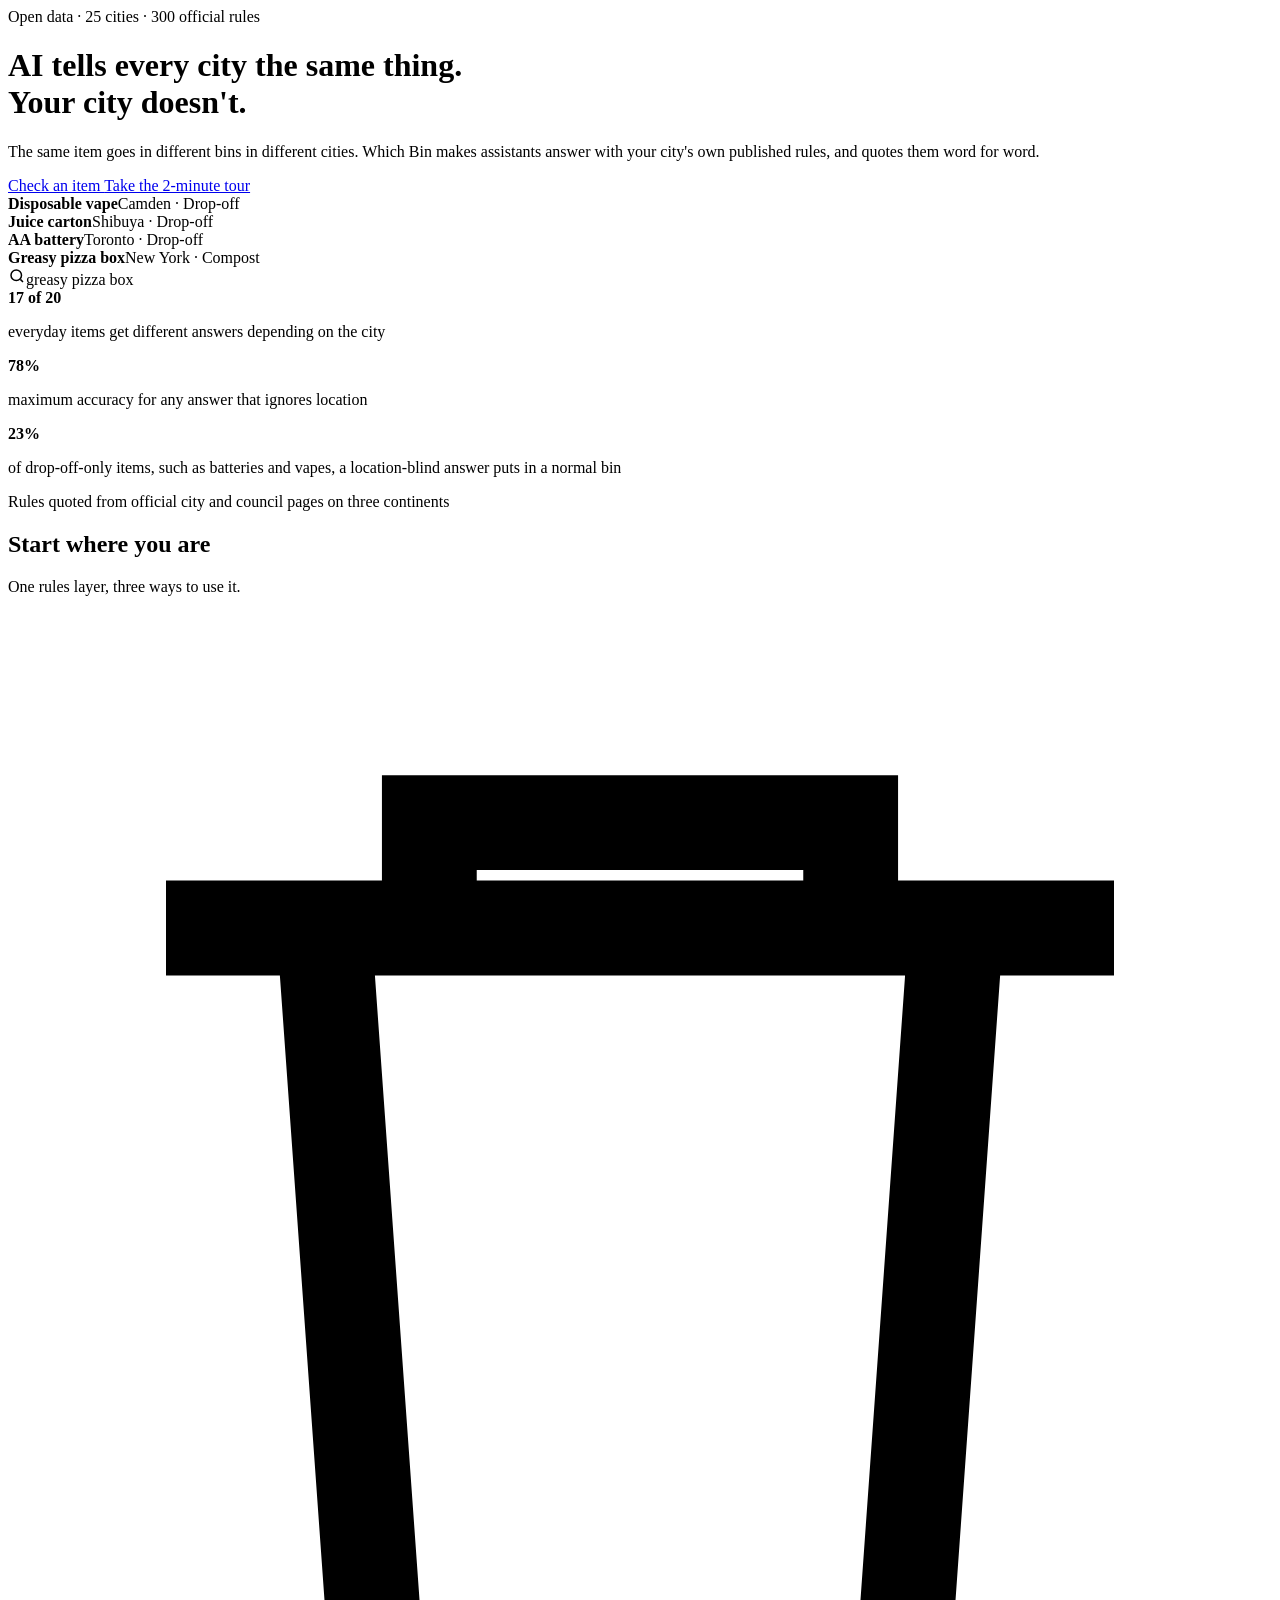
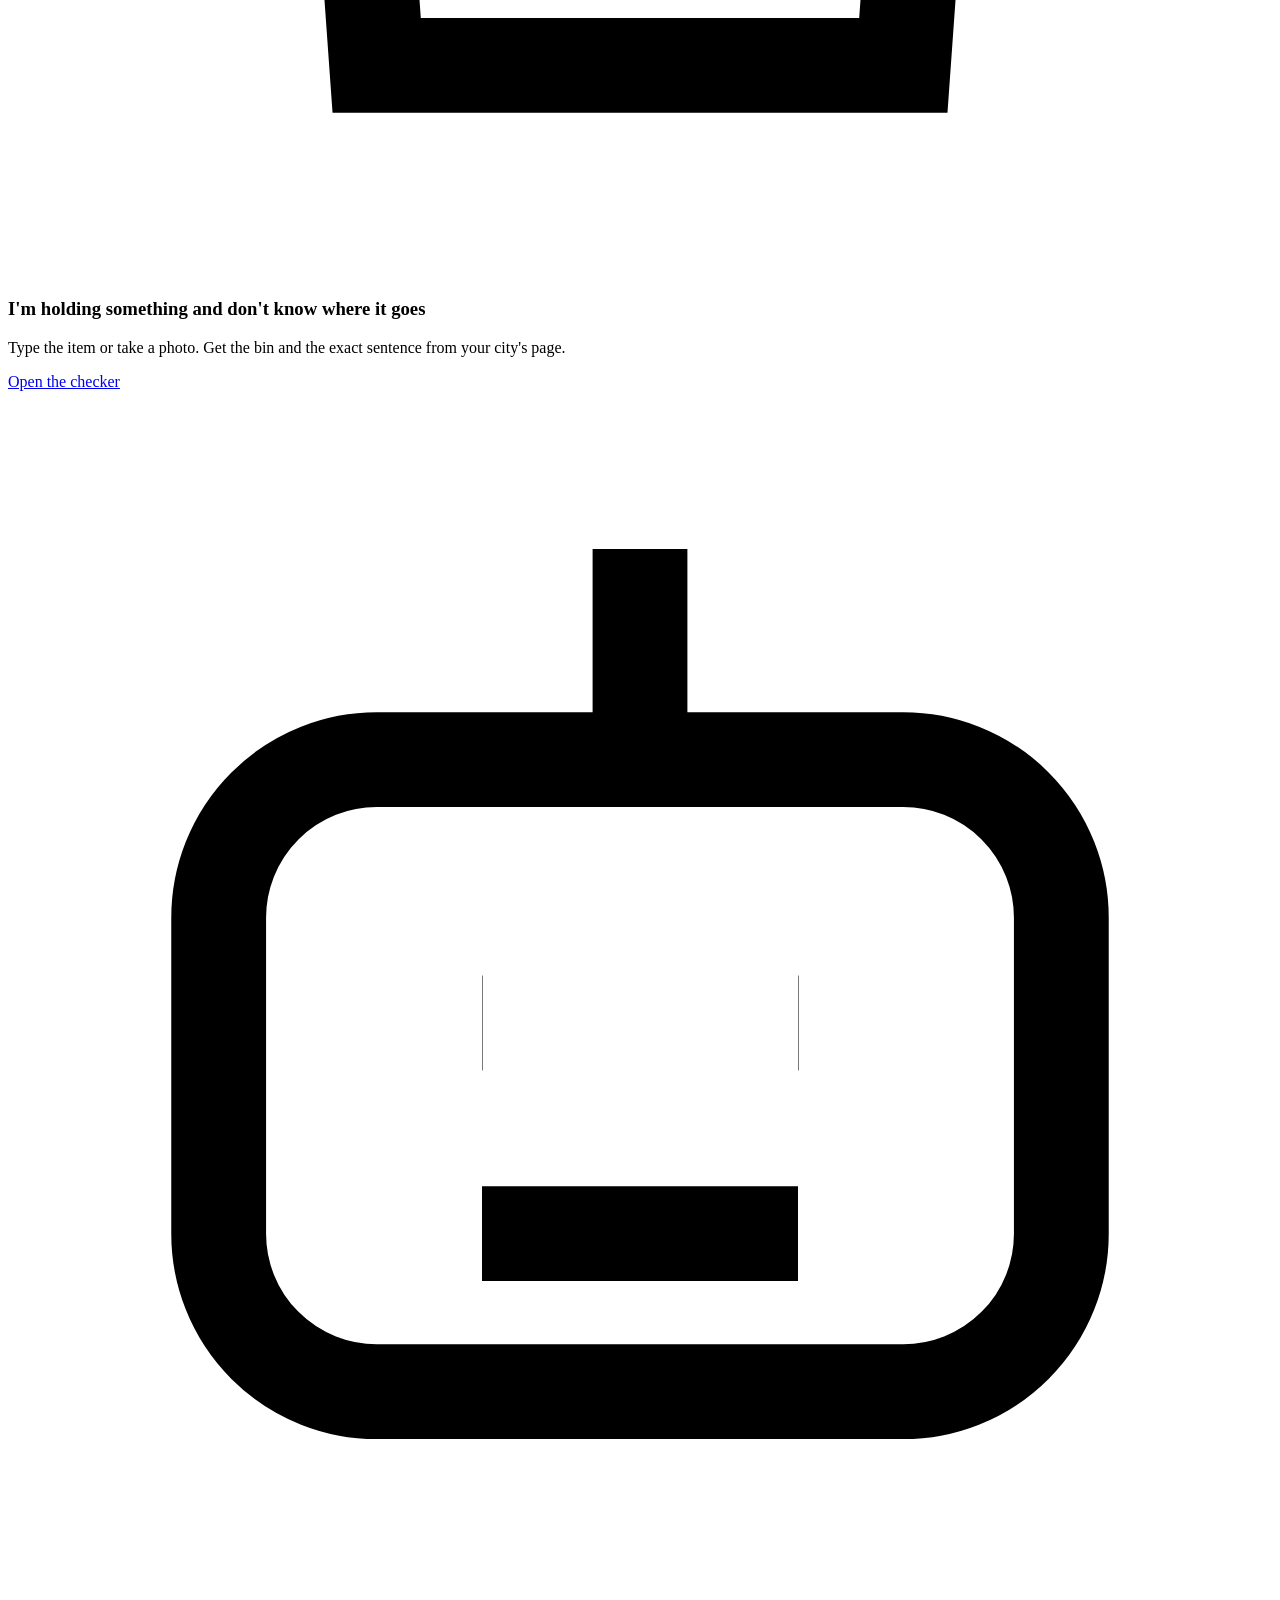
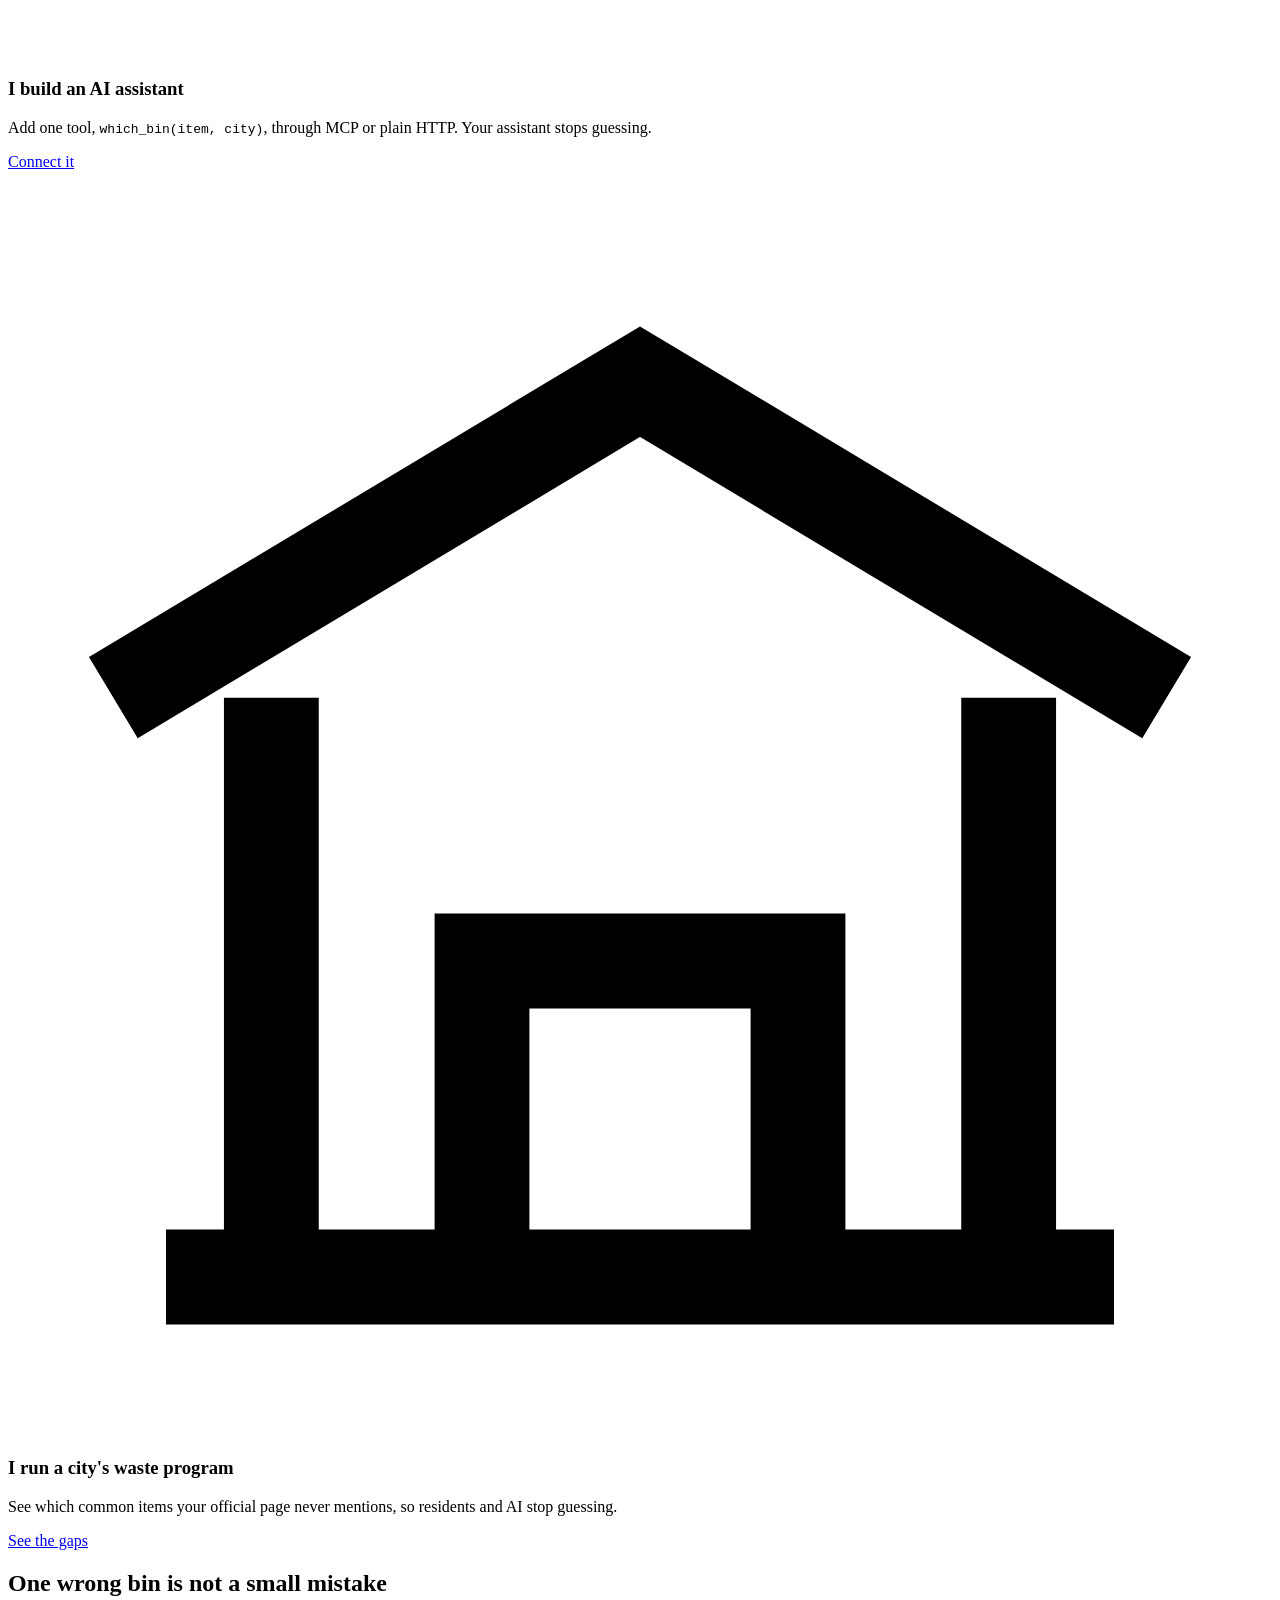
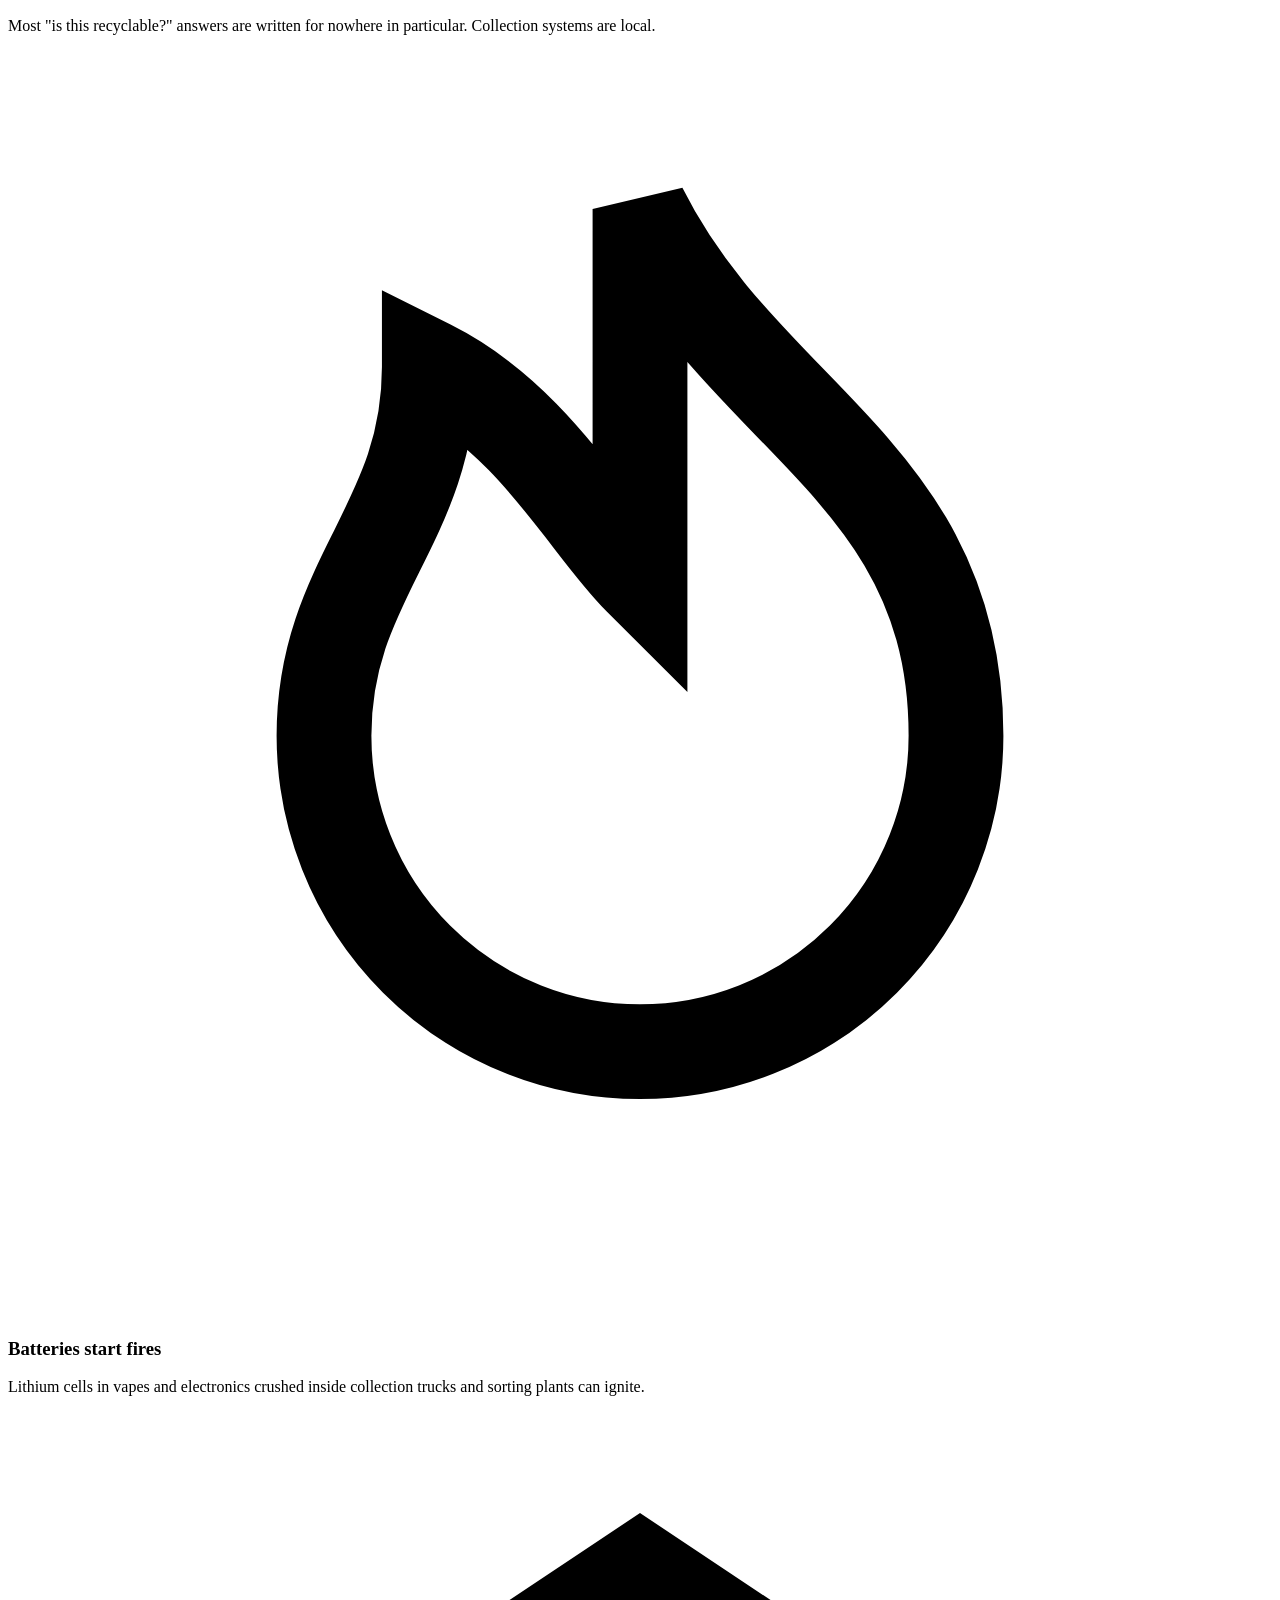
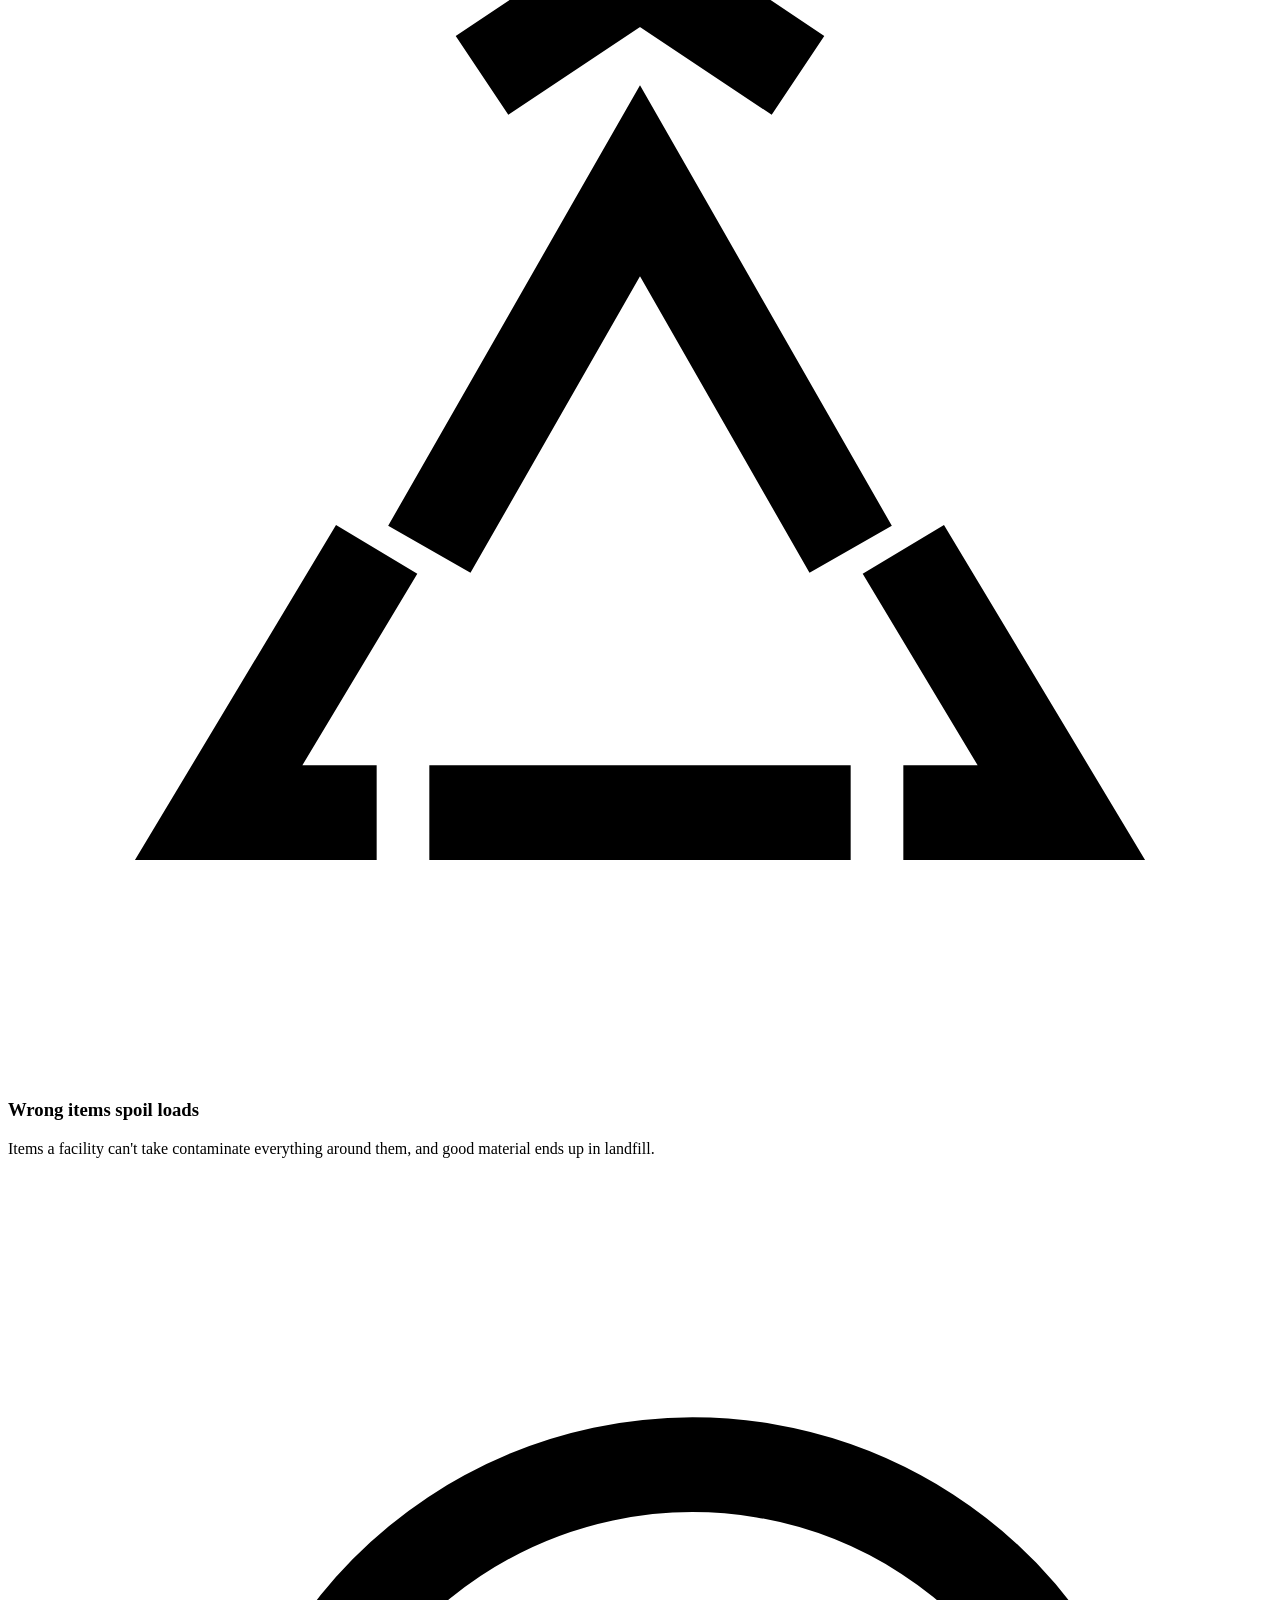
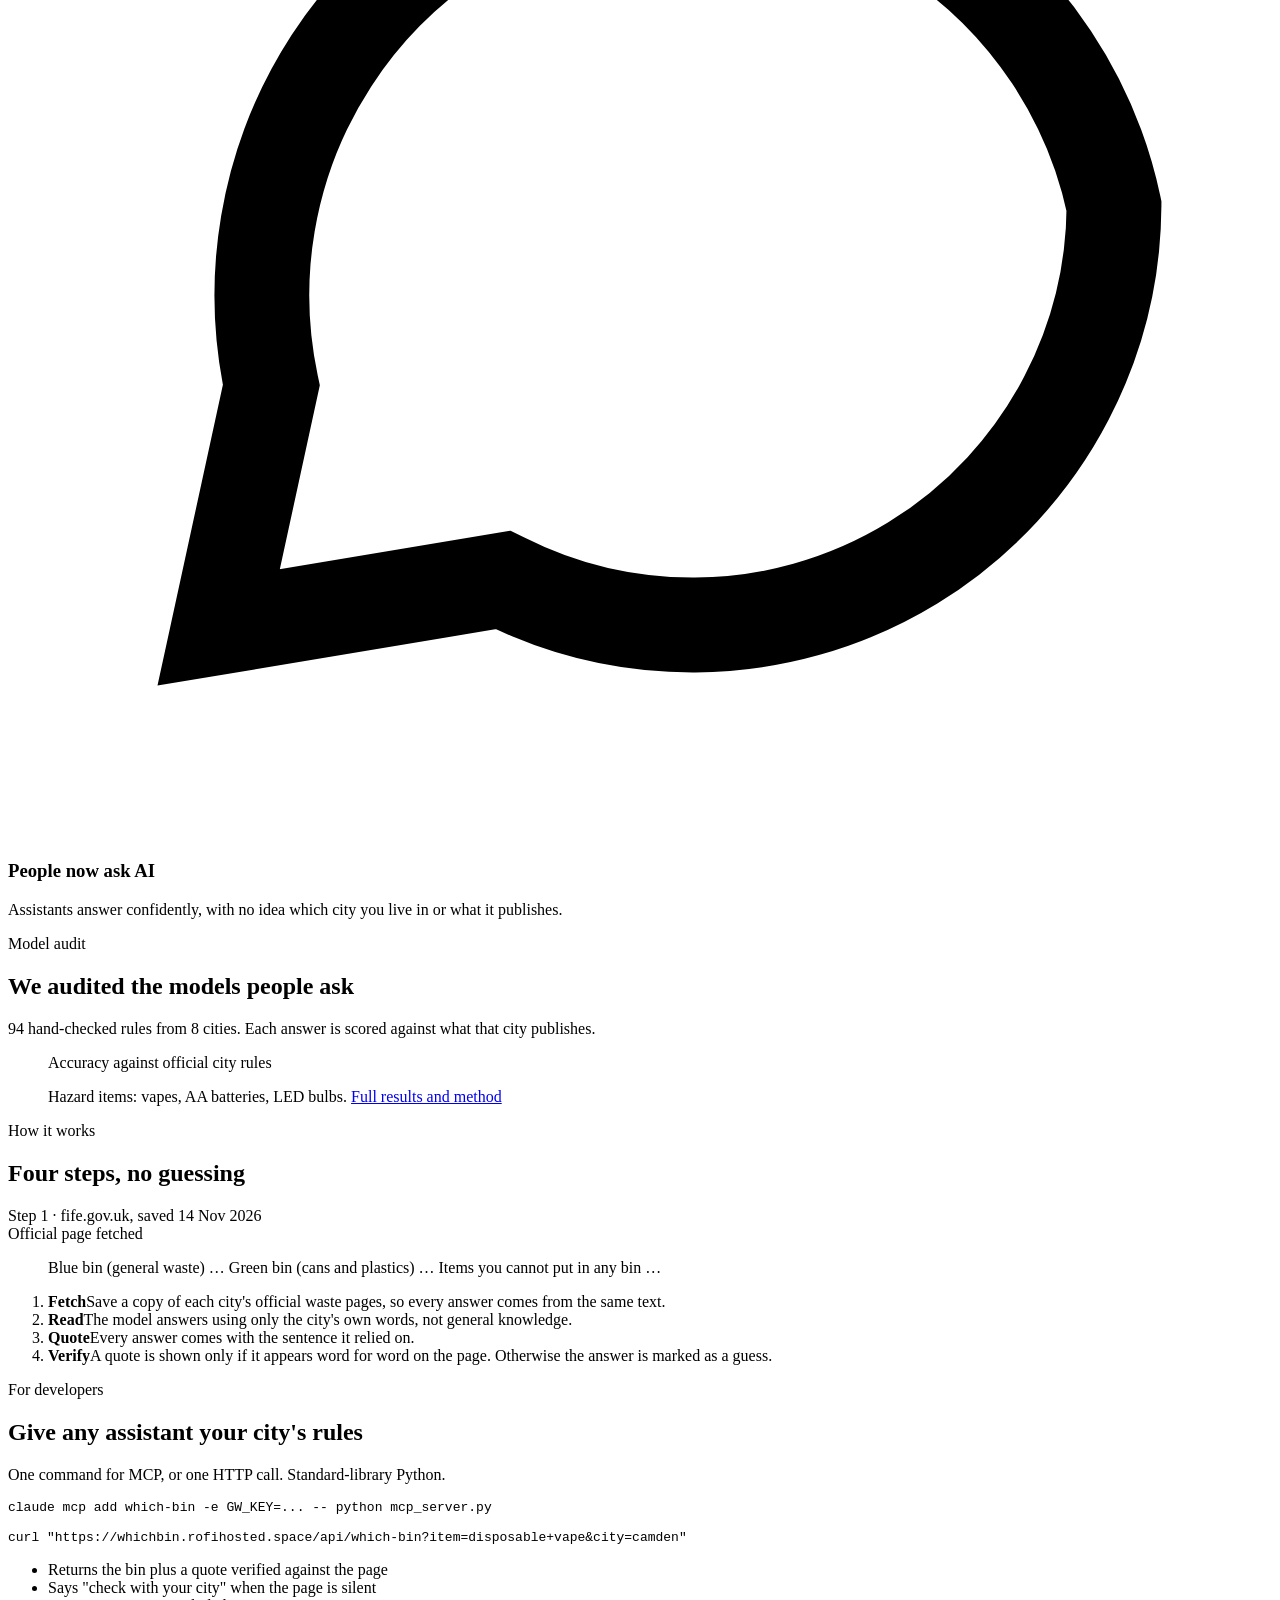
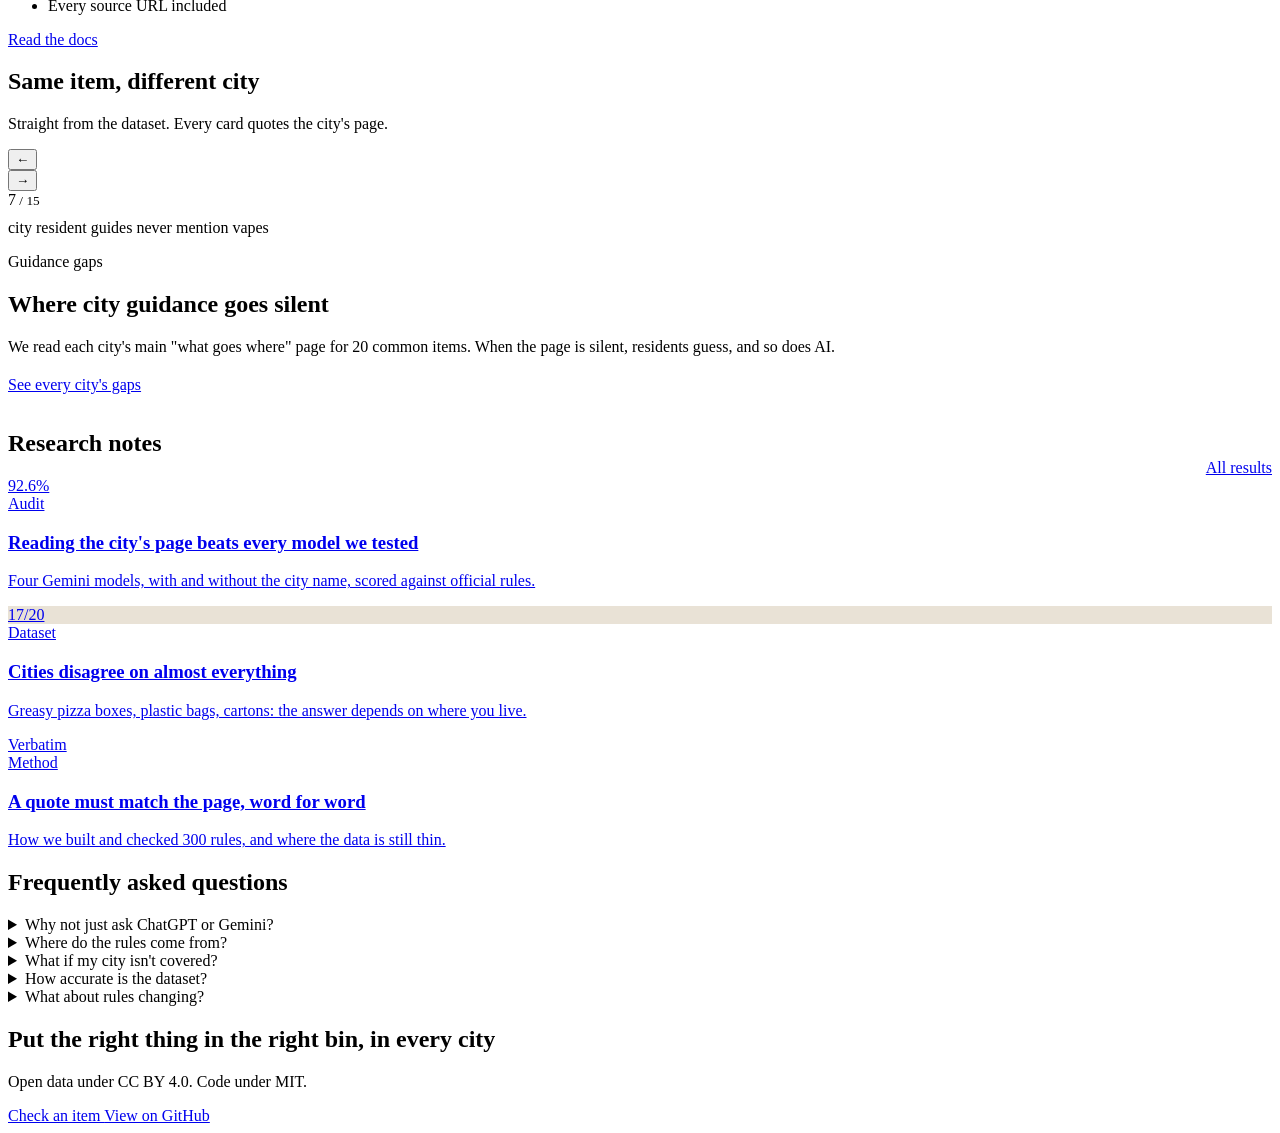
==== commit 8f632928: "Judge tour, city comparison, answer cache and on-page proof /tour: seven-step guided walkthrough map" ====
--- a/site/index.html
+++ b/site/index.html
@@ -18,7 +18,7 @@
   <div class="pill rv"><span class="dot" aria-hidden="true"></span>Open data · <b style="font-weight:500" data-k="cities">25</b> cities · <b style="font-weight:500" data-k="rules">300</b> official rules</div>
   <h1 class="rv" style="--d:.08s">AI tells every city the same thing.<br><span class="swap">Your city doesn't.</span></h1>
   <p class="sub rv" style="--d:.16s">The same item goes in different bins in different cities. Which Bin makes assistants answer with your city's own published rules, and quotes them word for word.</p>
-  <div class="cta rv" style="--d:.24s"><a class="btn" href="/demo">Check an item <i aria-hidden="true"></i></a><a class="btn ghost" href="/audit">See the audit</a></div>
+  <div class="cta rv" style="--d:.24s"><a class="btn" href="/demo">Check an item <i aria-hidden="true"></i></a><a class="btn ghost" href="/tour">Take the 2-minute tour</a></div>
 
   <div class="stage rv" style="--d:.3s" aria-label="Example: one item, three cities, three different answers">
    <div class="float a"><b>Disposable vape</b>Camden · Drop-off</div>
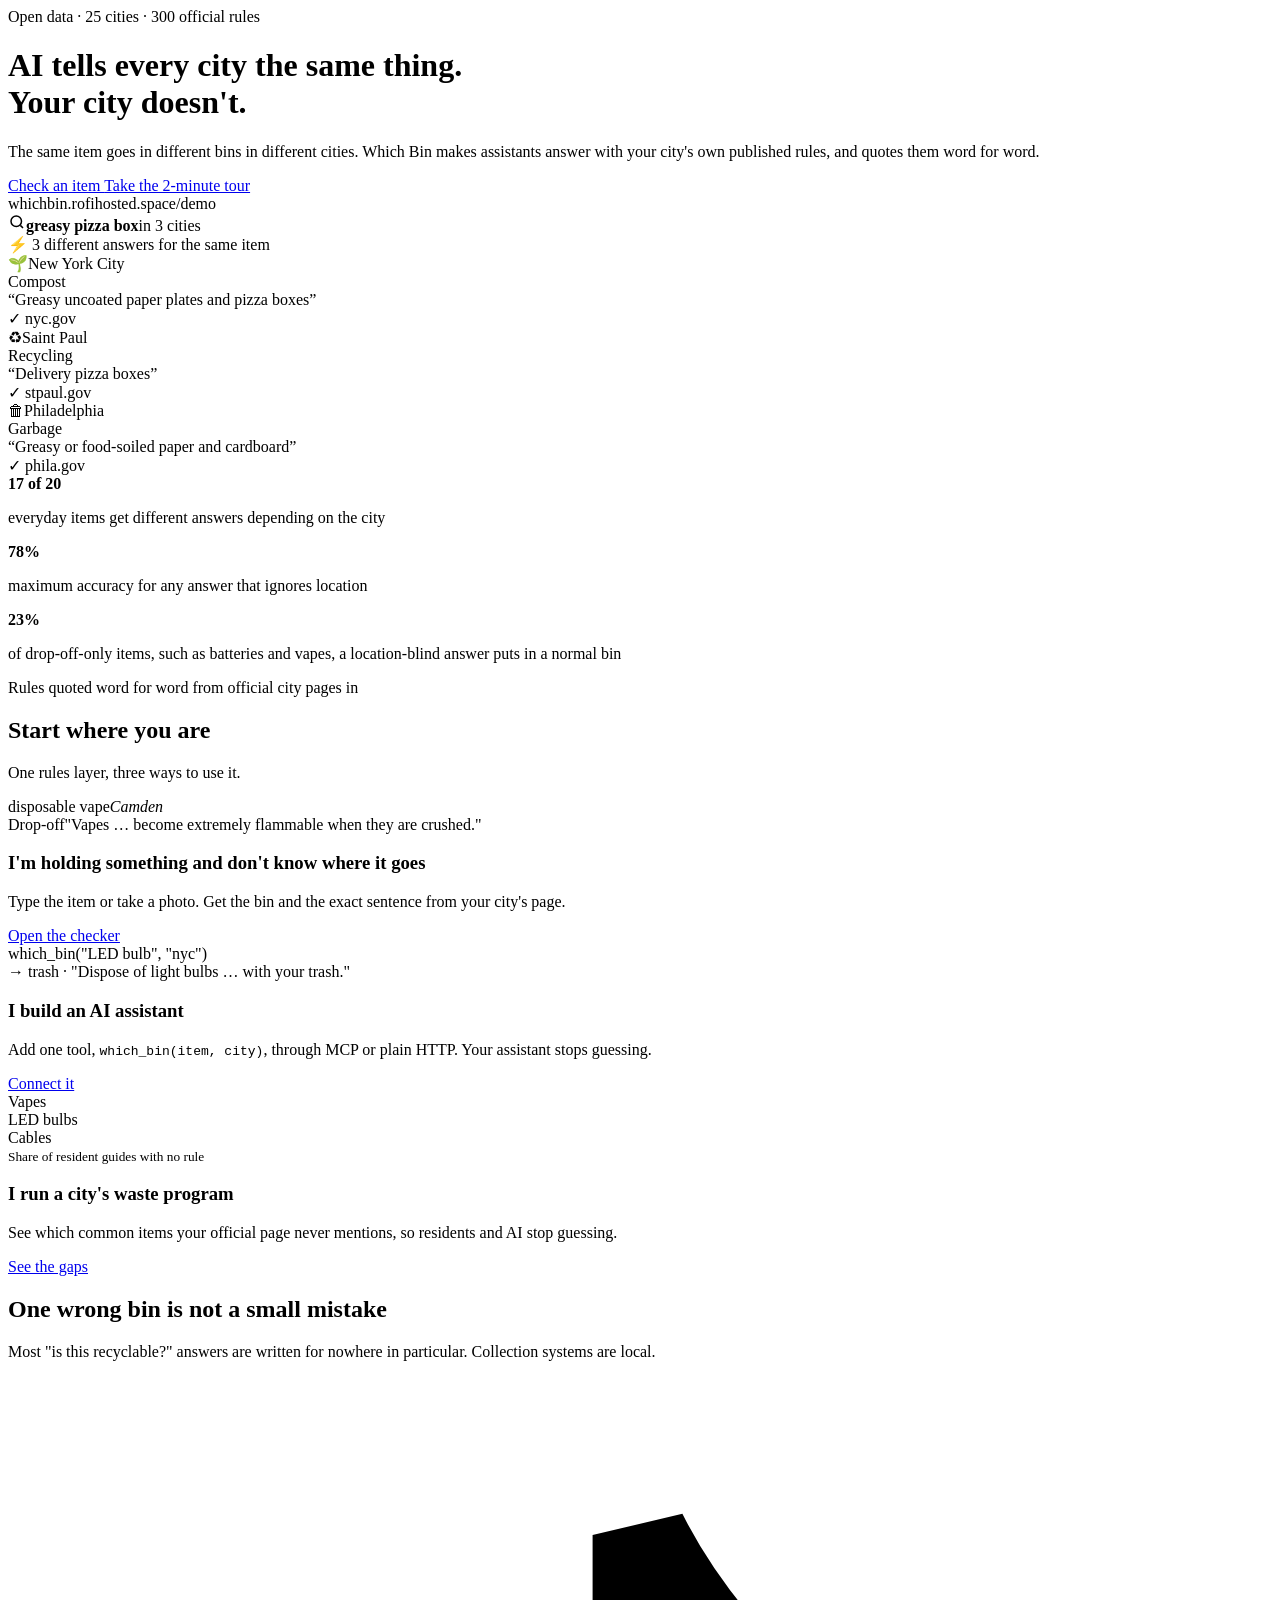
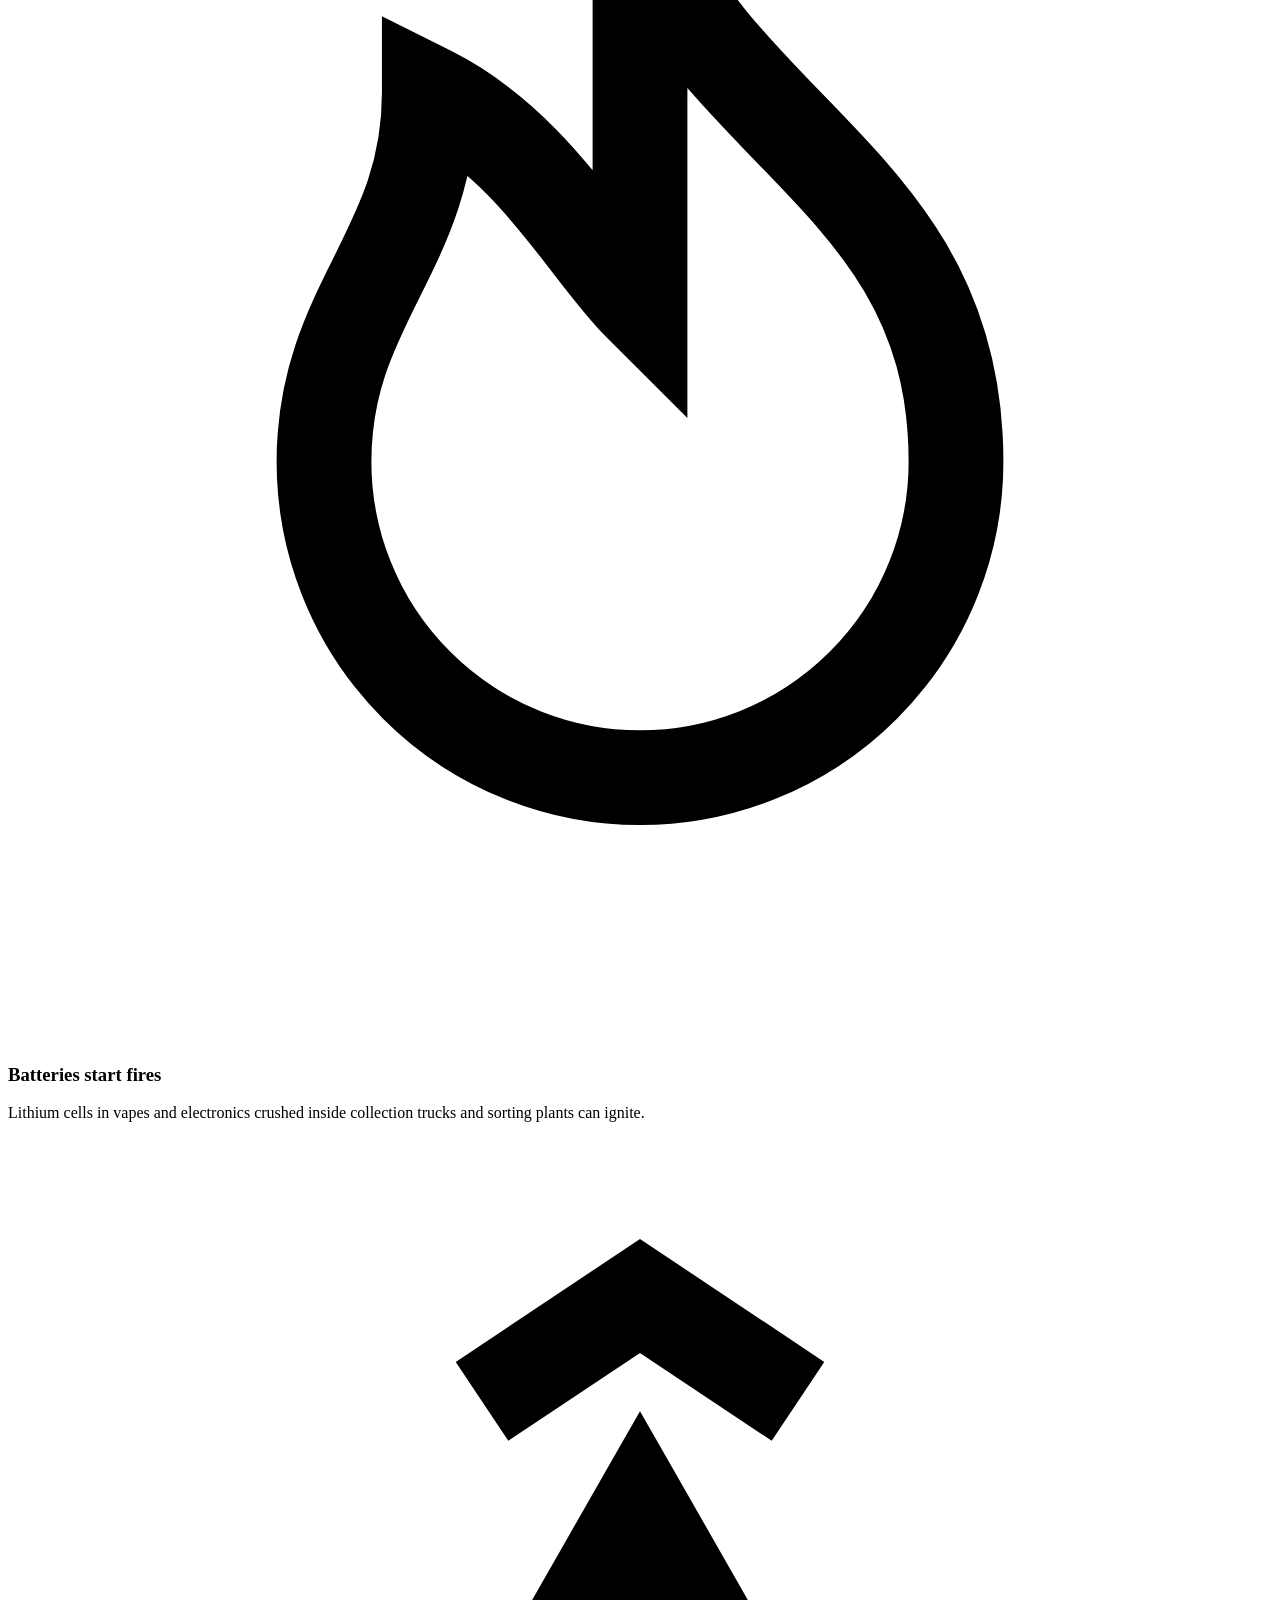
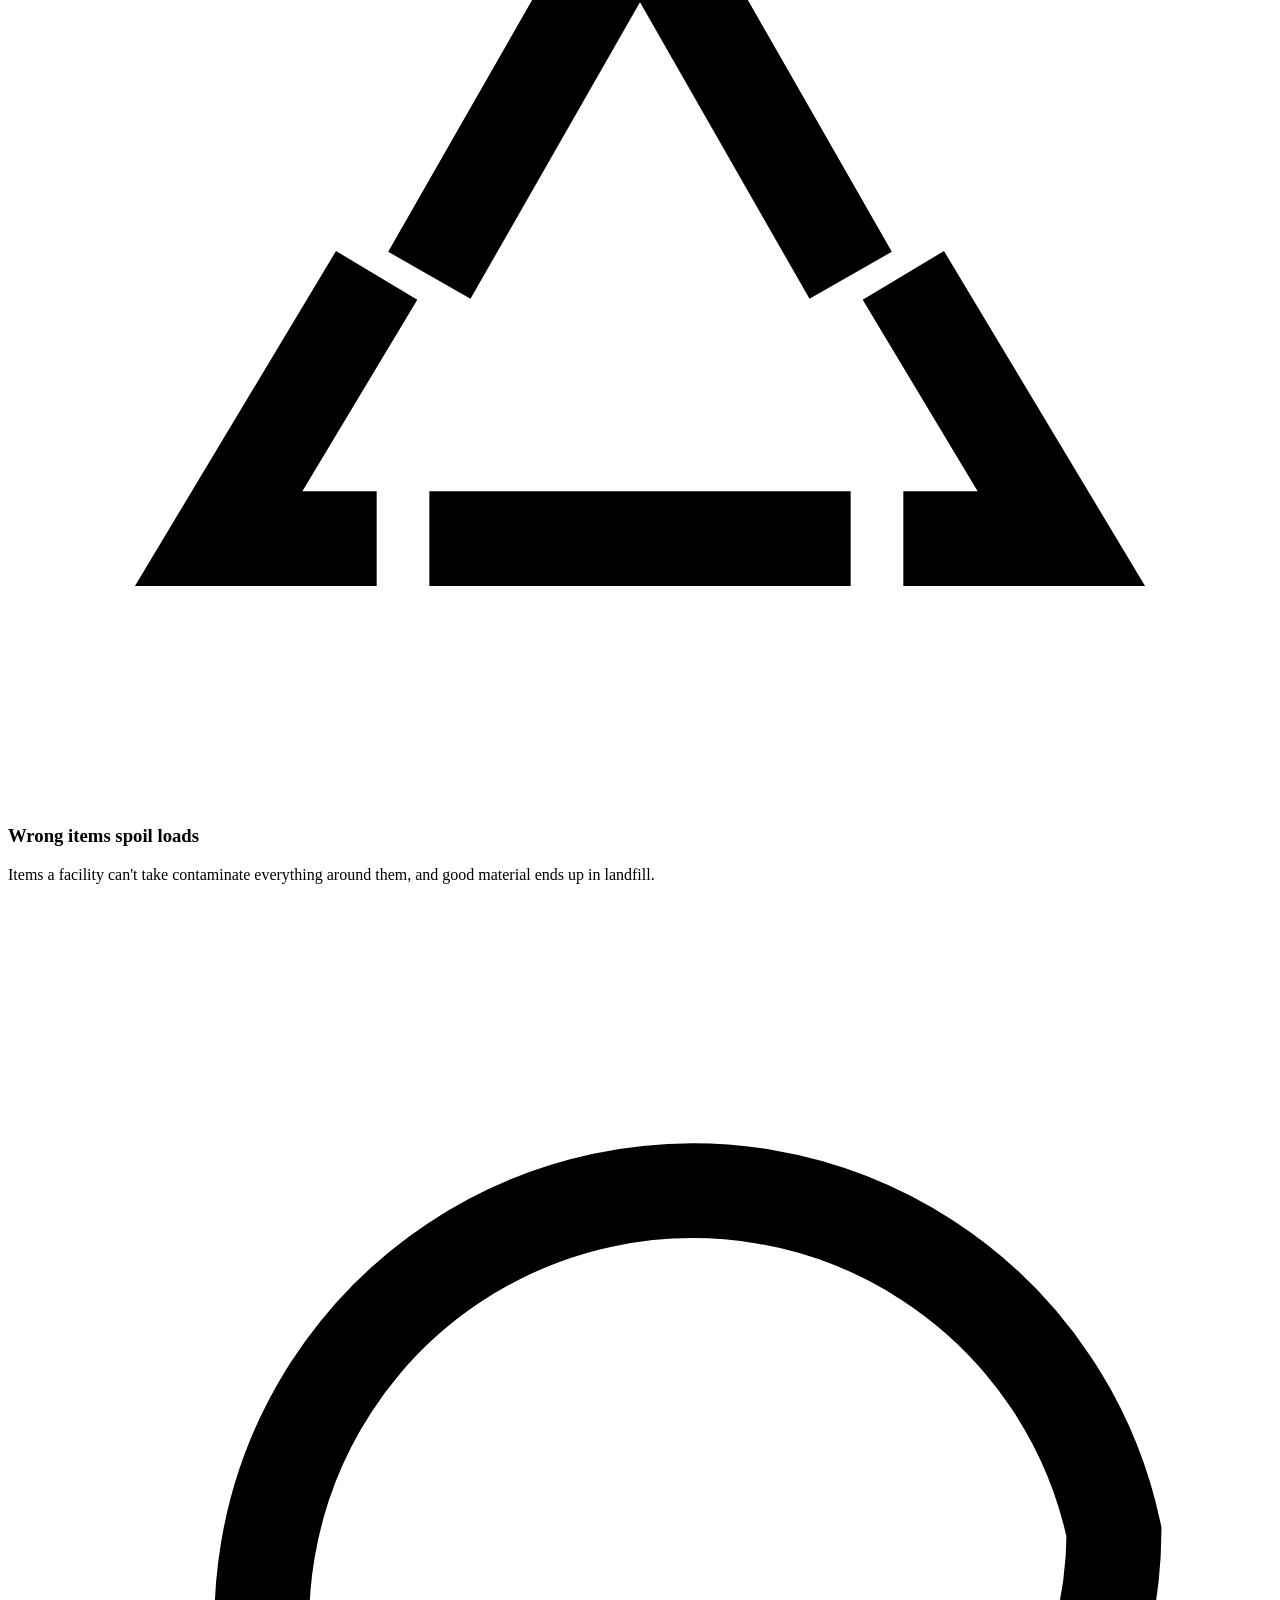
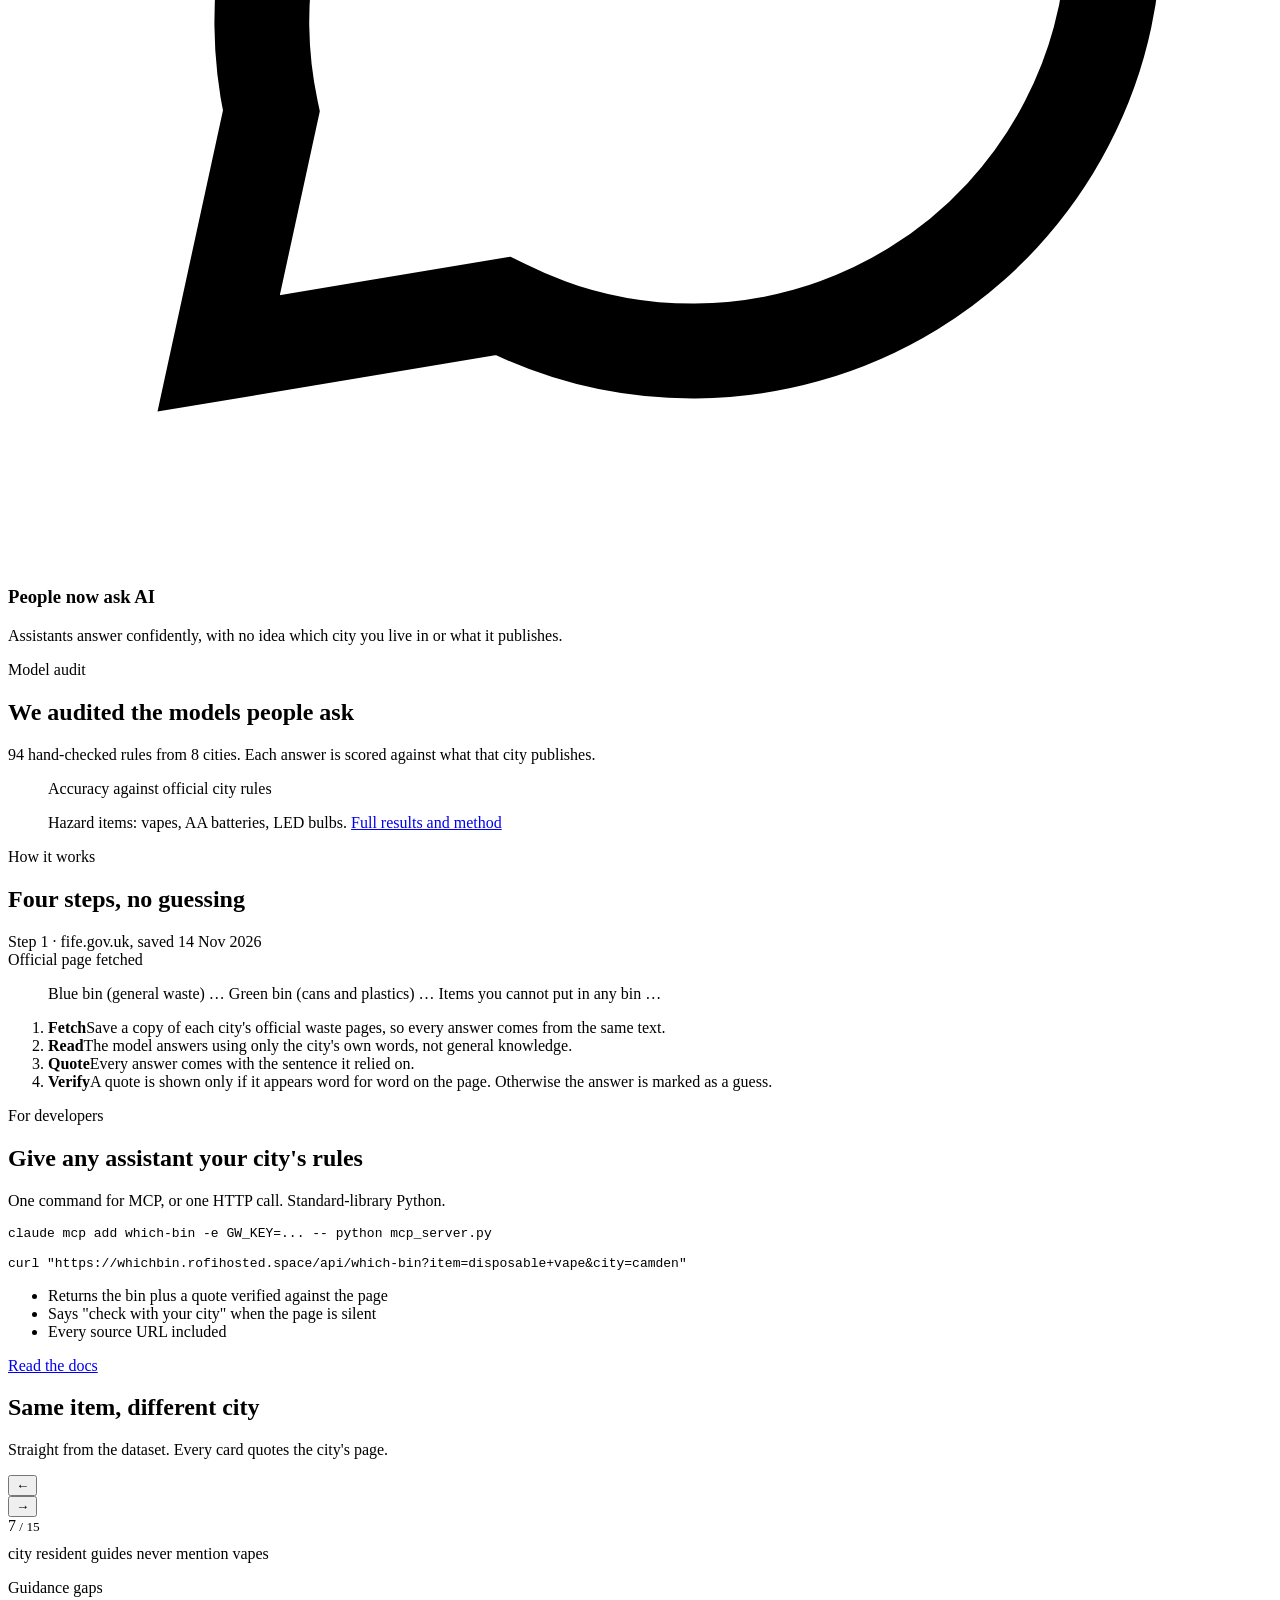
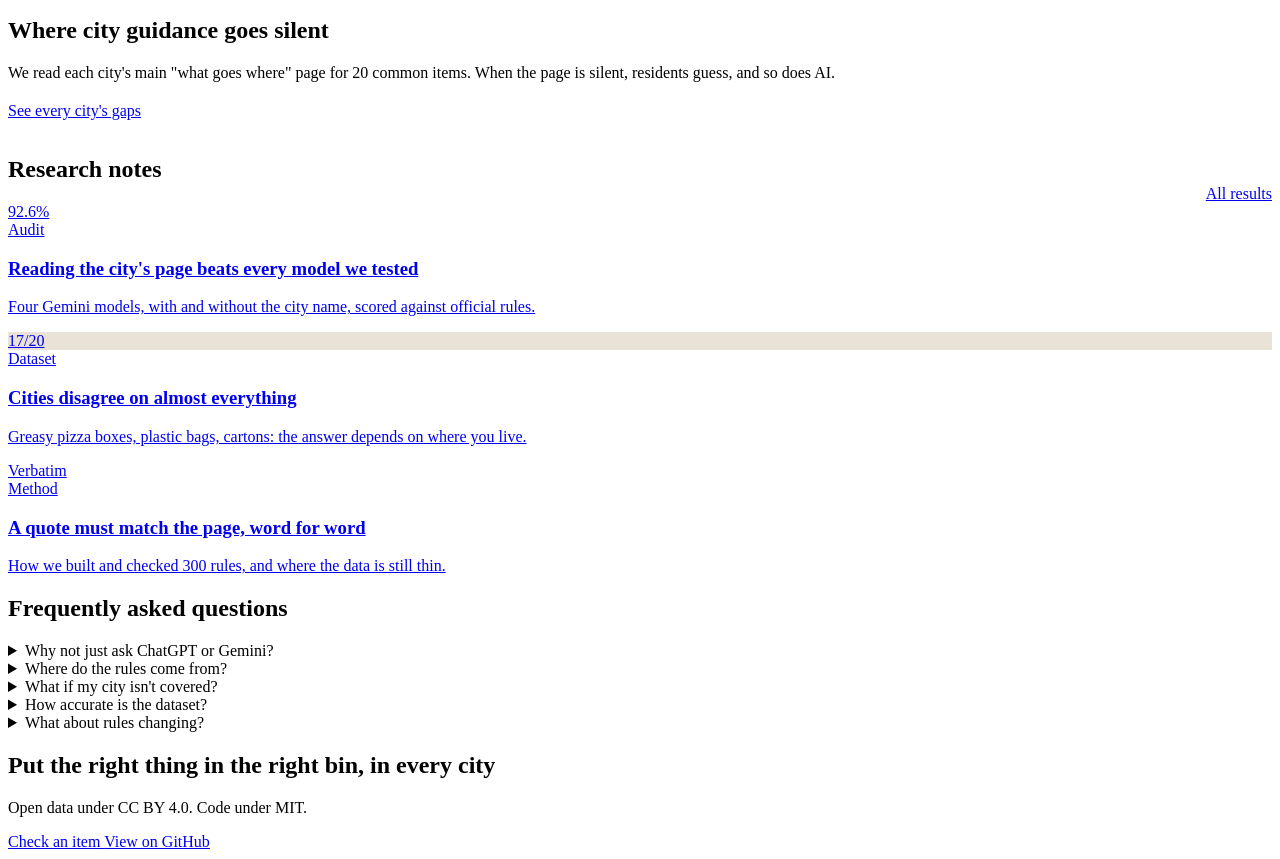
==== commit 62724ec8: "Polish: product frame hero, card illustrations, stronger type, cleaner marquee Co-Authored-By: Claud" ====
--- a/site/index.html
+++ b/site/index.html
@@ -20,14 +20,12 @@
   <p class="sub rv" style="--d:.16s">The same item goes in different bins in different cities. Which Bin makes assistants answer with your city's own published rules, and quotes them word for word.</p>
   <div class="cta rv" style="--d:.24s"><a class="btn" href="/demo">Check an item <i aria-hidden="true"></i></a><a class="btn ghost" href="/tour">Take the 2-minute tour</a></div>
 
-  <div class="stage rv" style="--d:.3s" aria-label="Example: one item, three cities, three different answers">
-   <div class="float a"><b>Disposable vape</b>Camden · Drop-off</div>
-   <div class="float b"><b>Juice carton</b>Shibuya · Drop-off</div>
-   <div class="float c"><b>AA battery</b>Toronto · Drop-off</div>
-   <div class="float d"><b>Greasy pizza box</b>New York · Compost</div>
-   <div class="search">
-    <div class="bar"><svg width="18" height="18" viewBox="0 0 24 24" fill="none" stroke="currentColor" stroke-width="2" aria-hidden="true"><circle cx="11" cy="11" r="7"/><path d="m20 20-3.5-3.5"/></svg><span id="typed" aria-live="polite"></span><span class="caret" aria-hidden="true"></span></div>
-    <div class="results" id="hres"></div>
+  <div class="frame rv" style="--d:.3s" aria-label="Example: one item, three cities, three different answers">
+   <div class="chrome" aria-hidden="true"><i></i><i></i><i></i><span>whichbin.rofihosted.space/demo</span></div>
+   <div class="fbody" id="fbody">
+    <div class="fq"><svg width="18" height="18" viewBox="0 0 24 24" fill="none" stroke="currentColor" stroke-width="2" aria-hidden="true"><circle cx="11" cy="11" r="7"/><path d="m20 20-3.5-3.5"/></svg><b id="fitem">greasy pizza box</b><span>in 3 cities</span></div>
+    <div class="fverdict">⚡ 3 different answers for the same item</div>
+    <div class="fcards" id="fcards"><div class="mini"><div class="mtop"><span class="mg organics" aria-hidden="true">🌱</span><span>New York City</span></div><div class="mbin">Compost</div><q>Greasy uncoated paper plates and pizza boxes</q><div class="mok">✓ nyc.gov</div></div><div class="mini"><div class="mtop"><span class="mg recycle" aria-hidden="true">♻</span><span>Saint Paul</span></div><div class="mbin">Recycling</div><q>Delivery pizza boxes</q><div class="mok">✓ stpaul.gov</div></div><div class="mini"><div class="mtop"><span class="mg trash" aria-hidden="true">🗑</span><span>Philadelphia</span></div><div class="mbin">Garbage</div><q>Greasy or food-soiled paper and cardboard</q><div class="mok">✓ phila.gov</div></div></div>
    </div>
   </div>
 
@@ -39,17 +37,18 @@
  </div>
 </div>
 
+<p class="label">Rules quoted word for word from official city pages in</p>
 <div class="marquee" aria-label="Cities covered"><div class="track" id="mq"></div></div>
-<p class="label">Rules quoted from official city and council pages on three continents</p>
+
 
 <section>
  <div class="wrap">
   <h2 class="center rv">Start where you are</h2>
   <p class="sub rv">One rules layer, three ways to use it.</p>
   <div class="grid3">
-   <div class="card warm rv"><div class="icon"><svg viewBox="0 0 24 24" fill="none" stroke="currentColor" stroke-width="1.8" aria-hidden="true"><path d="M3 6h18M8 6V4h8v2M6 6l1 14h10l1-14"/></svg></div><h3>I'm holding something and don't know where it goes</h3><p>Type the item or take a photo. Get the bin and the exact sentence from your city's page.</p><div class="foot"><a class="btn ghost" href="/demo">Open the checker</a></div></div>
-   <div class="card warm rv" style="--d:.1s"><div class="icon"><svg viewBox="0 0 24 24" fill="none" stroke="currentColor" stroke-width="1.8" aria-hidden="true"><rect x="4" y="7" width="16" height="12" rx="3"/><path d="M12 3v4M9 12h.01M15 12h.01M9 16h6"/></svg></div><h3>I build an AI assistant</h3><p>Add one tool, <code>which_bin(item, city)</code>, through MCP or plain HTTP. Your assistant stops guessing.</p><div class="foot"><a class="btn ghost" href="/developers">Connect it</a></div></div>
-   <div class="card warm rv" style="--d:.2s"><div class="icon"><svg viewBox="0 0 24 24" fill="none" stroke="currentColor" stroke-width="1.8" aria-hidden="true"><path d="M3 21h18M5 21V10M19 21V10M9 21v-6h6v6M2 10l10-6 10 6"/></svg></div><h3>I run a city's waste program</h3><p>See which common items your official page never mentions, so residents and AI stop guessing.</p><div class="foot"><a class="btn ghost" href="/cities#gaps">See the gaps</a></div></div>
+   <div class="card warm rv"><div class="illo" aria-hidden="true"><div class="ii"><span>disposable vape</span><em>Camden</em></div><div class="io"><span class="tag special">Drop-off</span>"Vapes … become extremely flammable when they are crushed."</div></div><h3>I'm holding something and don't know where it goes</h3><p>Type the item or take a photo. Get the bin and the exact sentence from your city's page.</p><div class="foot"><a class="btn ghost" href="/demo">Open the checker</a></div></div>
+   <div class="card warm rv" style="--d:.1s"><div class="illo code" aria-hidden="true"><span class="k">which_bin</span>("LED bulb", "nyc")<br><span class="c">→ trash · "Dispose of light bulbs … with your trash."</span></div><h3>I build an AI assistant</h3><p>Add one tool, <code>which_bin(item, city)</code>, through MCP or plain HTTP. Your assistant stops guessing.</p><div class="foot"><a class="btn ghost" href="/developers">Connect it</a></div></div>
+   <div class="card warm rv" style="--d:.2s"><div class="illo" aria-hidden="true"><div class="gl"><span>Vapes</span><i style="--w:47%"></i></div><div class="gl"><span>LED bulbs</span><i style="--w:60%"></i></div><div class="gl"><span>Cables</span><i style="--w:47%"></i></div><small>Share of resident guides with no rule</small></div><h3>I run a city's waste program</h3><p>See which common items your official page never mentions, so residents and AI stop guessing.</p><div class="foot"><a class="btn ghost" href="/cities#gaps">See the gaps</a></div></div>
   </div>
  </div>
 </section>
@@ -174,25 +173,26 @@
 <footer></footer>
 <script src="/main.js"></script>
 <script>
-// hero: type an item, then show three cities that disagree (real rows from the dataset)
-const HERO = [
- ["greasy pizza box", [["Toronto", "organics"], ["Saint Paul", "recycle"], ["Philadelphia", "trash"]]],
- ["plastic shopping bag", [["Berlin", "recycle"], ["New York City", "trash"], ["San Francisco", "special"]]],
- ["LED light bulb", [["New York City", "trash"], ["Berlin", "special"], ["Shibuya", "trash"]]],
- ["styrofoam takeaway box", [["Toronto", "recycle"], ["Camden", "trash"], ["Vancouver", "special"]]],
-];
-const typed = document.getElementById("typed"), hres = document.getElementById("hres");
-const wait = ms => new Promise(r => setTimeout(r, ms));
-(async function loop(k = 0) {
-  const [item, rows] = HERO[k % HERO.length];
-  const still = matchMedia("(prefers-reduced-motion: reduce)").matches;
-  if (still) typed.textContent = item; else for (let i = 1; i <= item.length; i++) { typed.textContent = item.slice(0, i); await wait(55); }
-  hres.innerHTML = rows.map(([c, k]) => `<div class="res"><span>${c}</span><span class="tag ${k}">${TAG[k]}</span></div>`).join("");
-  for (const r of hres.children) { await wait(260); r.classList.add("in"); }
-  await wait(still ? 6000 : 2600);
-  if (!still) for (let i = item.length; i >= 0; i--) { typed.textContent = item.slice(0, i); await wait(22); }
-  hres.innerHTML = ""; loop(k + 1);
-})();
+// hero frame: rotate real comparisons from the dataset (first one is in the HTML, so it is never empty)
+const HERO = [["pizza_box_greasy", ["nyc", "saint_paul", "philadelphia"]], ["plastic_bag", ["berlin", "nyc", "san_francisco"]],
+              ["led_bulb", ["nyc", "berlin", "toronto"]], ["eps_takeaway", ["toronto", "camden", "vancouver"]]];
+const G = { recycle: "♻", organics: "🌱", trash: "🗑", special: "⚠" };
+const heroFrame = d => {
+  if (matchMedia("(prefers-reduced-motion: reduce)").matches) return;
+  const by = Object.fromEntries(d.cities.map(c => [c.id, c])), body = document.getElementById("fbody");
+  let k = 0;
+  setInterval(() => {
+    k = (k + 1) % HERO.length;
+    const [item, ids] = HERO[k], rules = ids.map(c => by[c]?.rules.find(r => r.item === item));
+    if (rules.some(r => !r)) return;
+    body.classList.add("out");
+    setTimeout(() => {
+      document.getElementById("fitem").textContent = d.items[item].name;
+      document.getElementById("fcards").innerHTML = rules.map((r, j) => `<div class="mini"><div class="mtop"><span class="mg ${r.class}" aria-hidden="true">${G[r.class]}</span><span>${esc(by[ids[j]].name)}</span></div><div class="mbin">${TAG[r.class]}</div><q>${esc(r.quote)}</q><div class="mok">✓ ${esc(new URL(r.url).hostname.replace(/^www\./, ""))}</div></div>`).join("");
+      body.classList.remove("out");
+    }, 350);
+  }, 4200);
+};
 
 // how-it-works card follows the active step
 const STEP = [
@@ -221,7 +221,8 @@
   document.getElementById("ceilnote").textContent = `Dashed line: ${ceil}%, the most any answer that ignores location can score on these rules`;
   grow(bars);
   // marquee
-  const chips = d.cities.filter(c => c.rules.length).map(c => `<span>${esc(c.name)} <small>${esc(c.country)}</small></span>`).join("");
+  heroFrame(d);
+  const chips = d.cities.filter(c => c.rules.length).map(c => `<span>${esc(c.name)}</span>`).join("");
   document.getElementById("mq").innerHTML = chips + chips.replace(/<span>/g, '<span aria-hidden="true">');
   // carousel of real rules
   const PICK = [["nyc", "pizza_box_greasy"], ["philadelphia", "pizza_box_greasy"], ["camden", "vape"], ["berlin", "led_bulb"], ["nyc", "led_bulb"], ["toronto", "eps_takeaway"], ["camden", "eps_takeaway"], ["shibuya", "carton"]];
